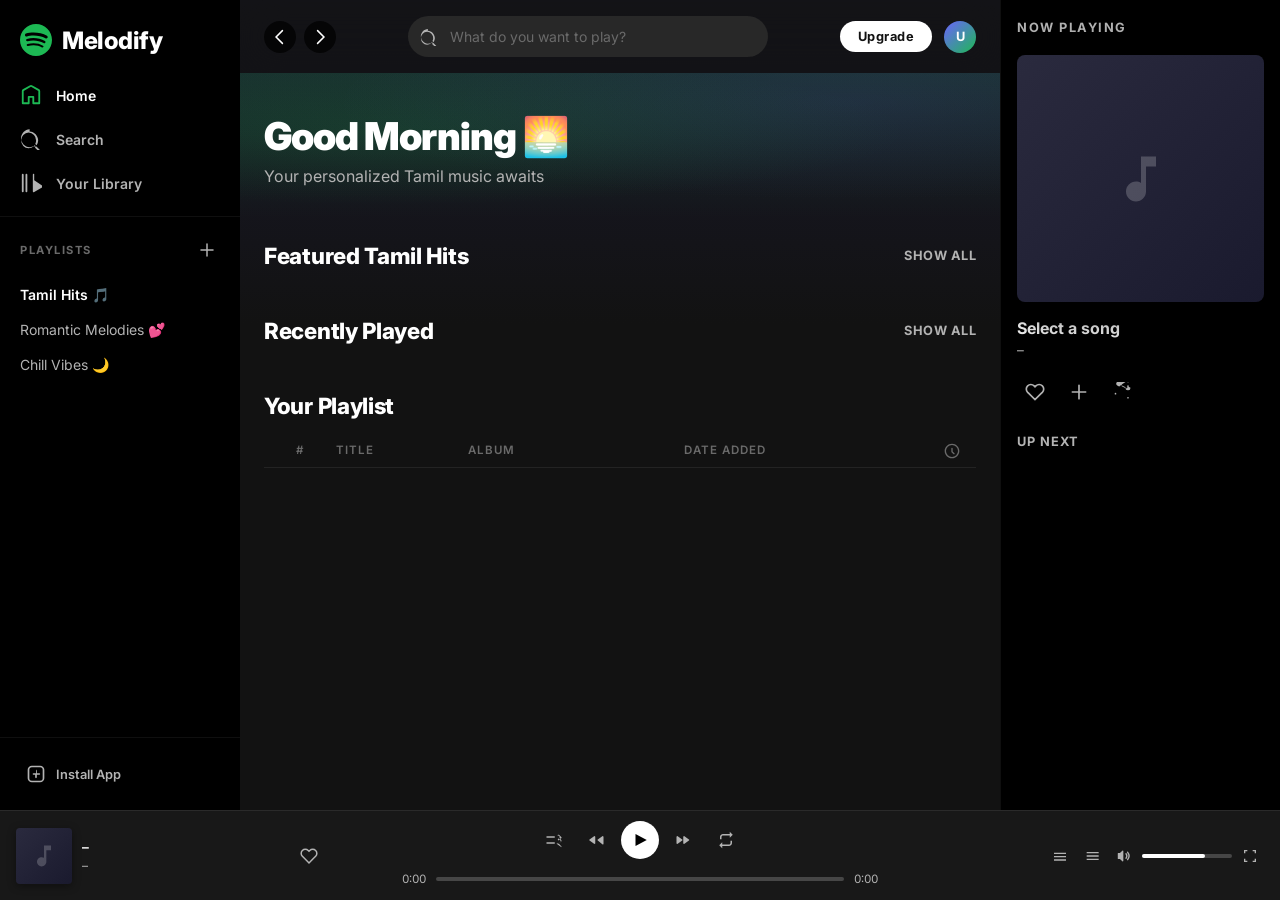
==== index.html @ d7afb9b8 "final commit" ====
<!DOCTYPE html>
<html lang="en">

<head>
  <meta charset="UTF-8" />
  <meta name="viewport" content="width=device-width, initial-scale=1.0" />
  <title>spotify – Music for Everyone</title>
  <meta name="description" content="Stream Tamil music on Melodify – a premium music experience inspired by Spotify." />
  <link rel="preconnect" href="https://fonts.googleapis.com" />
  <link rel="preconnect" href="https://fonts.gstatic.com" crossorigin />
  <link
    href="https://fonts.googleapis.com/css2?family=Circular+Std:wght@400;500;700;900&family=Inter:wght@300;400;500;600;700;800;900&display=swap"
    rel="stylesheet" />
  <link rel="stylesheet" href="style.css" />
</head>

<body>

  <!-- Sidebar -->
  <aside class="sidebar" id="sidebar">
    <div class="sidebar-logo">
      <svg class="logo-icon" viewBox="0 0 24 24" fill="currentColor">
        <path
          d="M12 0C5.4 0 0 5.4 0 12s5.4 12 12 12 12-5.4 12-12S18.66 0 12 0zm5.521 17.34c-.24.359-.66.48-1.021.24-2.82-1.74-6.36-2.101-10.561-1.141-.418.122-.779-.179-.899-.539-.12-.421.18-.78.54-.9 4.56-1.021 8.52-.6 11.64 1.32.42.18.479.659.301 1.02zm1.44-3.3c-.301.42-.841.6-1.262.3-3.239-1.98-8.159-2.58-11.939-1.38-.479.12-1.02-.12-1.14-.6-.12-.48.12-1.021.6-1.141C9.6 9.9 15 10.561 18.72 12.84c.361.181.54.78.241 1.2zm.12-3.36C15.24 8.4 8.82 8.16 5.16 9.301c-.6.179-1.2-.181-1.38-.721-.18-.601.18-1.2.72-1.381 4.26-1.26 11.28-1.02 15.721 1.621.539.3.719 1.02.419 1.56-.299.421-1.02.599-1.559.3z" />
      </svg>
      <span class="logo-text">Melodify</span>
    </div>

    <nav class="sidebar-nav">
      <ul class="nav-list">
        <li class="nav-item active" id="nav-home">
          <svg class="nav-icon" viewBox="0 0 24 24" fill="currentColor">
            <path
              d="M12.5 3.247a1 1 0 0 0-1 0L4 7.577V20h4.5v-6a1 1 0 0 1 1-1h5a1 1 0 0 1 1 1v6H20V7.577l-7.5-4.33zm-2-1.732a3 3 0 0 1 3 0l7.5 4.33A2 2 0 0 1 22 7.577V21a1 1 0 0 1-1 1h-6.5a1 1 0 0 1-1-1v-6h-3v6a1 1 0 0 1-1 1H3a1 1 0 0 1-1-1V7.577a2 2 0 0 1 1-1.732l7.5-4.33z" />
          </svg>
          <span>Home</span>
        </li>
        <li class="nav-item" id="nav-search">
          <svg class="nav-icon" viewBox="0 0 24 24" fill="currentColor">
            <path
              d="M10.533 1.279c-5.18 0-9.407 4.927-9.407 9.808s4.226 9.808 9.407 9.808c2.234 0 4.29-.863 5.857-2.29l.08.08v2.85l5.532 5.532a1 1 0 0 0 1.414-1.414l-5.532-5.532h-2.85l-.08-.08a8.223 8.223 0 0 1-5.54 2.154 8.554 8.554 0 0 1-8.157-8.608 8.554 8.554 0 0 1 8.157-8.608 8.554 8.554 0 0 1 8.157 8.608 8.46 8.46 0 0 1-.938 3.898l1.437 1.437a10.35 10.35 0 0 0 1.751-5.335c0-4.881-4.226-9.808-9.407-9.808z" />
          </svg>
          <span>Search</span>
        </li>
        <li class="nav-item" id="nav-library">
          <svg class="nav-icon" viewBox="0 0 24 24" fill="currentColor">
            <path
              d="M3 22a1 1 0 0 1-1-1V3a1 1 0 0 1 2 0v18a1 1 0 0 1-1 1zM15.5 2.134A1 1 0 0 0 14 3v18a1 1 0 0 0 1.5.866l9-5.197a1 1 0 0 0 0-1.732l-9-5.803zM7 22a1 1 0 0 1-1-1V3a1 1 0 0 1 2 0v18a1 1 0 0 1-1 1z" />
          </svg>
          <span>Your Library</span>
        </li>
      </ul>
    </nav>

    <div class="sidebar-section">
      <div class="section-header">
        <span>PLAYLISTS</span>
        <button class="add-btn" id="add-playlist-btn" title="Create playlist">
          <svg viewBox="0 0 24 24" fill="currentColor">
            <path d="M12 3a1 1 0 0 1 1 1v7h7a1 1 0 1 1 0 2h-7v7a1 1 0 1 1-2 0v-7H4a1 1 0 1 1 0-2h7V4a1 1 0 0 1 1-1z" />
          </svg>
        </button>
      </div>
      <ul class="playlist-list" id="playlist-list">
        <li class="playlist-item active-playlist" data-playlist="0">Tamil Hits 🎵</li>
        <li class="playlist-item" data-playlist="1">Romantic Melodies 💕</li>
        <li class="playlist-item" data-playlist="2">Chill Vibes 🌙</li>
      </ul>
    </div>

    <div class="sidebar-footer">
      <div class="install-app">
        <svg viewBox="0 0 24 24" fill="currentColor">
          <path
            d="M17 2a5 5 0 0 1 5 5v10a5 5 0 0 1-5 5H7a5 5 0 0 1-5-5V7a5 5 0 0 1 5-5h10zm0 2H7a3 3 0 0 0-3 3v10a3 3 0 0 0 3 3h10a3 3 0 0 0 3-3V7a3 3 0 0 0-3-3zm-5 3a1 1 0 0 1 1 1v3h3a1 1 0 1 1 0 2h-3v3a1 1 0 1 1-2 0v-3H9a1 1 0 1 1 0-2h3V8a1 1 0 0 1 1-1z" />
        </svg>
        <span>Install App</span>
      </div>
    </div>
  </aside>

  <!-- Main Content -->
  <main class="main-content" id="main-content">
    <!-- Top Bar -->
    <header class="topbar">
      <div class="topbar-nav">
        <button class="nav-arrow" id="btn-back" title="Go back">
          <svg viewBox="0 0 24 24" fill="currentColor">
            <path
              d="M15.957 2.793a1 1 0 0 1 0 1.414L8.164 12l7.793 7.793a1 1 0 1 1-1.414 1.414L5.336 12l9.207-9.207a1 1 0 0 1 1.414 0z" />
          </svg>
        </button>
        <button class="nav-arrow" id="btn-forward" title="Go forward">
          <svg viewBox="0 0 24 24" fill="currentColor">
            <path
              d="M8.043 2.793a1 1 0 0 0 0 1.414L15.836 12l-7.793 7.793a1 1 0 1 0 1.414 1.414L18.664 12 9.457 2.793a1 1 0 0 0-1.414 0z" />
          </svg>
        </button>
      </div>
      <div class="topbar-search">
        <svg viewBox="0 0 24 24" fill="currentColor">
          <path
            d="M10.533 1.279c-5.18 0-9.407 4.927-9.407 9.808s4.226 9.808 9.407 9.808c2.234 0 4.29-.863 5.857-2.29l.08.08v2.85l5.532 5.532a1 1 0 0 0 1.414-1.414l-5.532-5.532h-2.85l-.08-.08a8.223 8.223 0 0 1-5.54 2.154 8.554 8.554 0 0 1-8.157-8.608 8.554 8.554 0 0 1 8.157-8.608 8.554 8.554 0 0 1 8.157 8.608 8.46 8.46 0 0 1-.938 3.898l1.437 1.437a10.35 10.35 0 0 0 1.751-5.335c0-4.881-4.226-9.808-9.407-9.808z" />
        </svg>
        <input type="text" id="search-input" placeholder="What do you want to play?" />
      </div>
      <div class="topbar-user">
        <button class="upgrade-btn">Upgrade</button>
        <div class="user-avatar" id="user-avatar">
          <span>U</span>
        </div>
      </div>
    </header>

    <!-- Hero Section -->
    <section class="hero-section" id="hero-section">
      <div class="hero-gradient"></div>
      <div class="hero-content">
        <h1 class="hero-title">Good Morning 🌅</h1>
        <p class="hero-subtitle">Your personalized Tamil music awaits</p>
      </div>
    </section>

    <!-- Featured Playlist -->
    <section class="content-section" id="featured-section">
      <div class="section-title-row">
        <h2 class="section-heading">Featured Tamil Hits</h2>
        <button class="show-all-btn">Show all</button>
      </div>
      <div class="cards-grid" id="songs-grid"></div>
    </section>

    <!-- Recently Played -->
    <section class="content-section">
      <div class="section-title-row">
        <h2 class="section-heading">Recently Played</h2>
        <button class="show-all-btn">Show all</button>
      </div>
      <div class="cards-grid" id="recent-grid"></div>
    </section>

    <!-- Track List -->
    <section class="content-section track-list-section">
      <div class="section-title-row">
        <h2 class="section-heading">Your Playlist</h2>
      </div>
      <div class="track-list-header">
        <span class="th-num">#</span>
        <span class="th-title">TITLE</span>
        <span class="th-album">ALBUM</span>
        <span class="th-date">DATE ADDED</span>
        <span class="th-duration">
          <svg viewBox="0 0 24 24" fill="currentColor" width="16" height="16">
            <path
              d="M12 3a9 9 0 1 0 0 18A9 9 0 0 0 12 3zM1 12C1 5.925 5.925 1 12 1s11 4.925 11 11-4.925 11-11 11S1 18.075 1 12zm11-5a1 1 0 0 1 1 1v4.586l2.707 2.707a1 1 0 0 1-1.414 1.414l-3-3A1 1 0 0 1 11 13V8a1 1 0 0 1 1-1z" />
          </svg>
        </span>
      </div>
      <div id="track-list"></div>
    </section>
  </main>

  <!-- Right Panel -->
  <aside class="right-panel" id="right-panel">
    <div class="now-playing-panel">
      <h3 class="panel-title">Now Playing</h3>
      <div class="np-art-container">
        <div class="np-art" id="np-art">
          <div class="art-placeholder">
            <svg viewBox="0 0 24 24" fill="currentColor">
              <path d="M12 3v10.55c-.59-.34-1.27-.55-2-.55-2.21 0-4 1.79-4 4s1.79 4 4 4 4-1.79 4-4V7h4V3h-6z" />
            </svg>
          </div>
        </div>
        <div class="np-vinyl" id="np-vinyl"></div>
      </div>
      <div class="np-info">
        <div class="np-song-name" id="np-song-name">Select a song</div>
        <div class="np-artist" id="np-artist">–</div>
      </div>
      <div class="np-actions">
        <button class="np-action-btn" id="np-like-btn" title="Like">
          <svg viewBox="0 0 24 24" fill="none" stroke="currentColor" stroke-width="2">
            <path
              d="M20.84 4.61a5.5 5.5 0 0 0-7.78 0L12 5.67l-1.06-1.06a5.5 5.5 0 0 0-7.78 7.78l1.06 1.06L12 21.23l7.78-7.78 1.06-1.06a5.5 5.5 0 0 0 0-7.78z" />
          </svg>
        </button>
        <button class="np-action-btn" title="Add to playlist">
          <svg viewBox="0 0 24 24" fill="currentColor">
            <path d="M12 3a1 1 0 0 1 1 1v7h7a1 1 0 1 1 0 2h-7v7a1 1 0 1 1-2 0v-7H4a1 1 0 1 1 0-2h7V4a1 1 0 0 1 1-1z" />
          </svg>
        </button>
        <button class="np-action-btn" title="Share">
          <svg viewBox="0 0 24 24" fill="currentColor">
            <path
              d="M21 7a3 3 0 1 1-5.94-.583l-5.484-2.742a3 3 0 1 1 0-3.35l5.484-2.742a3 3 0 1 1 .894 1.789L10.47 2.91a3.001 3.001 0 0 1 0 2.18l5.484 2.742A3 3 0 0 1 21 7zm-3 11a1 1 0 1 0 0 2 1 1 0 0 0 0-2zm-15-5a1 1 0 1 0 0 2 1 1 0 0 0 0-2zm15-9a1 1 0 1 0 0 2 1 1 0 0 0 0-2z" />
          </svg>
        </button>
      </div>
      <div class="queue-section">
        <h4 class="queue-title">Up Next</h4>
        <div id="queue-list"></div>
      </div>
    </div>
  </aside>

  <!-- Bottom Player Bar -->
  <footer class="player-bar" id="player-bar">
    <!-- Current Song Info -->
    <div class="player-left">
      <div class="player-thumb" id="player-thumb">
        <div class="thumb-placeholder">
          <svg viewBox="0 0 24 24" fill="currentColor">
            <path d="M12 3v10.55c-.59-.34-1.27-.55-2-.55-2.21 0-4 1.79-4 4s1.79 4 4 4 4-1.79 4-4V7h4V3h-6z" />
          </svg>
        </div>
      </div>
      <div class="player-info">
        <div class="player-song-name" id="player-song-name">–</div>
        <div class="player-artist" id="player-artist">–</div>
      </div>
      <button class="heart-btn" id="heart-btn" title="Like">
        <svg viewBox="0 0 24 24" fill="none" stroke="currentColor" stroke-width="2">
          <path
            d="M20.84 4.61a5.5 5.5 0 0 0-7.78 0L12 5.67l-1.06-1.06a5.5 5.5 0 0 0-7.78 7.78l1.06 1.06L12 21.23l7.78-7.78 1.06-1.06a5.5 5.5 0 0 0 0-7.78z" />
        </svg>
      </button>
    </div>

    <!-- Controls -->
    <div class="player-center">
      <div class="player-controls">
        <button class="ctrl-btn" id="shuffle-btn" title="Shuffle">
          <svg viewBox="0 0 24 24" fill="currentColor">
            <path
              d="M16.851 5.026l3.122 3.12-3.122 3.12 1.414 1.414L22 9.453V8.439l-3.733-3.827-1.416 1.414zM2 7h11v2H2V7zm0 8h11v2H2v-2zm14.851.734l-1.416 1.414L22 21.56v-1.015l-3.735-3.827 3.122-3.12-3.122-3.12 1.414-1.414L22 12.546v1.015l-5.149 4.173z" />
          </svg>
        </button>
        <button class="ctrl-btn" id="prev-btn" title="Previous">
          <svg viewBox="0 0 24 24" fill="currentColor">
            <path
              d="M13 16.196V7.804a1 1 0 0 1 1.6-.8l6 4.196a1 1 0 0 1 0 1.6l-6 4.196a1 1 0 0 1-1.6-.8zm-11 0V7.804a1 1 0 0 1 1.6-.8l6 4.196a1 1 0 0 1 0 1.6L3.6 17.796A1 1 0 0 1 2 17z"
              transform="scale(-1,1) translate(-24,0)" />
          </svg>
        </button>
        <button class="play-pause-btn" id="play-pause-btn" title="Play/Pause">
          <svg class="icon-play" viewBox="0 0 24 24" fill="currentColor">
            <path d="M6 4l15 8-15 8V4z" />
          </svg>
          <svg class="icon-pause" viewBox="0 0 24 24" fill="currentColor" style="display:none">
            <rect x="6" y="4" width="4" height="16" />
            <rect x="14" y="4" width="4" height="16" />
          </svg>
        </button>
        <button class="ctrl-btn" id="next-btn" title="Next">
          <svg viewBox="0 0 24 24" fill="currentColor">
            <path
              d="M11 7.804v8.392a1 1 0 0 0 1.6.8l6-4.196a1 1 0 0 0 0-1.6L12.6 7.004a1 1 0 0 0-1.6.8zM2 7.804v8.392a1 1 0 0 0 1.6.8l6-4.196a1 1 0 0 0 0-1.6L3.6 7.004A1 1 0 0 0 2 7.804z" />
          </svg>
        </button>
        <button class="ctrl-btn" id="repeat-btn" title="Repeat">
          <svg viewBox="0 0 24 24" fill="currentColor">
            <path
              d="M17 1l4 4-4 4V6H8c-1.103 0-2 .897-2 2v3H4V8c0-2.206 1.794-4 4-4h9V1zM7 23l-4-4 4-4v3h9c1.103 0 2-.897 2-2v-3h2v3c0 2.206-1.794 4-4 4H7v3z" />
          </svg>
        </button>
      </div>
      <div class="progress-container">
        <span class="time-current" id="time-current">0:00</span>
        <div class="progress-bar" id="progress-bar">
          <div class="progress-track">
            <div class="progress-fill" id="progress-fill"></div>
            <div class="progress-thumb" id="progress-thumb"></div>
          </div>
        </div>
        <span class="time-total" id="time-total">0:00</span>
      </div>
    </div>

    <!-- Volume & Extra Controls -->
    <div class="player-right">
      <button class="ctrl-btn-sm" title="Queue">
        <svg viewBox="0 0 24 24" fill="currentColor">
          <path d="M3 7h18v2H3V7zm0 5h18v2H3v-2zm0 5h18v2H3v-2z" />
        </svg>
      </button>
      <button class="ctrl-btn-sm" title="Devices">
        <svg viewBox="0 0 24 24" fill="currentColor">
          <path d="M4 6h18v2H4zm0 5h18v2H4zm0 5h18v2H4z" />
        </svg>
      </button>
      <button class="ctrl-btn-sm" id="mute-btn" title="Mute">
        <svg class="icon-vol" viewBox="0 0 24 24" fill="currentColor">
          <path
            d="M11 4.702a.905.905 0 0 0-1.5-.68L5.867 7.373H3.198A.5.5 0 0 0 2.7 7.87v8.257c0 .276.224.499.5.499h2.668l3.633 3.35a.905.905 0 0 0 1.5-.68V4.702zm5.616 1.06a1 1 0 0 1 1.414.032 9.497 9.497 0 0 1 0 12.411 1 1 0 0 1-1.446-1.381 7.497 7.497 0 0 0 0-9.648 1 1 0 0 1 .032-1.414zm-2.295 2.14a1 1 0 0 1 1.414.03 6.498 6.498 0 0 1 0 8.135 1 1 0 0 1-1.445-1.381 4.498 4.498 0 0 0 0-5.37 1 1 0 0 1 .031-1.414z" />
        </svg>
        <svg class="icon-mute" viewBox="0 0 24 24" fill="currentColor" style="display:none">
          <path
            d="M11 4.702a.905.905 0 0 0-1.5-.68L5.867 7.373H3.198A.5.5 0 0 0 2.7 7.87v8.257c0 .276.224.499.5.499h2.668l3.633 3.35a.905.905 0 0 0 1.5-.68V4.702zm9.217 4.634-1.414-1.415-2.147 2.148-2.147-2.148-1.414 1.415 2.147 2.147-2.147 2.147 1.414 1.415 2.147-2.148 2.147 2.148 1.414-1.415-2.147-2.147 2.147-2.147z" />
        </svg>
      </button>
      <div class="volume-container">
        <div class="volume-bar" id="volume-bar">
          <div class="volume-track">
            <div class="volume-fill" id="volume-fill" style="width:70%"></div>
            <div class="volume-thumb" id="volume-thumb" style="left:70%"></div>
          </div>
        </div>
      </div>
      <button class="ctrl-btn-sm" title="Full screen">
        <svg viewBox="0 0 24 24" fill="currentColor">
          <path d="M16 3h5v5h-2V5h-3V3zM3 8V3h5v2H5v3H3zm13 13v-2h3v-3h2v5h-5zm-13-5h2v3h3v2H3v-5z" />
        </svg>
      </button>
    </div>
  </footer>

  <!-- Hidden Audio Element -->
  <audio id="audio-player" preload="metadata"></audio>

  <script src="app.js"></script>
</body>

</html>
---- style.css ----
/* ===========================
   CSS RESET & BASE
=========================== */
*, *::before, *::after {
  box-sizing: border-box;
  margin: 0;
  padding: 0;
}

:root {
  --bg-base: #121212;
  --bg-elevated: #1a1a1a;
  --bg-highlight: #282828;
  --bg-press: #000;
  --bg-sidebar: #000;
  --bg-tinted: #1d1d1d;

  --text-primary: #fff;
  --text-secondary: #b3b3b3;
  --text-subdued: #6a6a6a;

  --accent: #1db954;
  --accent-light: #1ed760;
  --accent-dark: #169c46;
  --accent-hover: #1fdf64;

  --player-height: 90px;
  --sidebar-width: 240px;
  --right-panel-width: 280px;

  --radius-sm: 4px;
  --radius-md: 8px;
  --radius-lg: 16px;
  --radius-full: 9999px;

  --shadow-sm: 0 2px 8px rgba(0,0,0,.4);
  --shadow-md: 0 8px 24px rgba(0,0,0,.5);
  --shadow-lg: 0 16px 48px rgba(0,0,0,.6);

  --transition: all 0.2s ease;
  --transition-slow: all 0.4s ease;
}

html { font-size: 16px; }

body {
  font-family: 'Inter', sans-serif;
  background: var(--bg-base);
  color: var(--text-primary);
  display: grid;
  grid-template-columns: var(--sidebar-width) 1fr var(--right-panel-width);
  grid-template-rows: 1fr var(--player-height);
  grid-template-areas:
    "sidebar main right"
    "player  player player";
  height: 100vh;
  overflow: hidden;
}

/* ===========================
   SCROLLBAR
=========================== */
::-webkit-scrollbar { width: 6px; }
::-webkit-scrollbar-track { background: transparent; }
::-webkit-scrollbar-thumb { background: #555; border-radius: 3px; }
::-webkit-scrollbar-thumb:hover { background: #888; }

/* ===========================
   SIDEBAR
=========================== */
.sidebar {
  grid-area: sidebar;
  background: var(--bg-sidebar);
  display: flex;
  flex-direction: column;
  overflow: hidden;
  padding: 0;
}

.sidebar-logo {
  display: flex;
  align-items: center;
  gap: 10px;
  padding: 24px 20px 18px;
  text-decoration: none;
}

.logo-icon {
  width: 32px;
  height: 32px;
  color: var(--accent);
  flex-shrink: 0;
}

.logo-text {
  font-size: 1.5rem;
  font-weight: 800;
  color: var(--text-primary);
  letter-spacing: -0.5px;
}

.sidebar-nav {
  padding: 0 8px;
}

.nav-list {
  list-style: none;
  display: flex;
  flex-direction: column;
  gap: 2px;
}

.nav-item {
  display: flex;
  align-items: center;
  gap: 14px;
  padding: 10px 12px;
  border-radius: var(--radius-md);
  cursor: pointer;
  font-size: 0.875rem;
  font-weight: 600;
  color: var(--text-secondary);
  transition: var(--transition);
  user-select: none;
}

.nav-item:hover {
  color: var(--text-primary);
  background: rgba(255,255,255,.05);
}

.nav-item.active {
  color: var(--text-primary);
}

.nav-item.active .nav-icon {
  color: var(--accent);
}

.nav-icon {
  width: 22px;
  height: 22px;
  flex-shrink: 0;
}

/* Sidebar sections */
.sidebar-section {
  flex: 1;
  overflow-y: auto;
  padding: 12px 8px;
  margin-top: 12px;
  border-top: 1px solid rgba(255,255,255,.06);
}

.section-header {
  display: flex;
  align-items: center;
  justify-content: space-between;
  padding: 8px 12px;
  margin-bottom: 6px;
}

.section-header span {
  font-size: 0.7rem;
  font-weight: 700;
  color: var(--text-subdued);
  letter-spacing: 1.5px;
}

.add-btn {
  background: none;
  border: none;
  cursor: pointer;
  color: var(--text-secondary);
  padding: 4px;
  border-radius: var(--radius-sm);
  display: flex;
  transition: var(--transition);
}
.add-btn svg { width: 18px; height: 18px; }
.add-btn:hover { color: var(--text-primary); }

.playlist-list { list-style: none; }

.playlist-item {
  padding: 9px 12px;
  font-size: 0.875rem;
  color: var(--text-secondary);
  cursor: pointer;
  border-radius: var(--radius-sm);
  transition: var(--transition);
  white-space: nowrap;
  overflow: hidden;
  text-overflow: ellipsis;
}
.playlist-item:hover { color: var(--text-primary); background: rgba(255,255,255,.04); }
.playlist-item.active-playlist { color: var(--text-primary); font-weight: 600; }

.sidebar-footer {
  padding: 16px;
  border-top: 1px solid rgba(255,255,255,.06);
}

.install-app {
  display: flex;
  align-items: center;
  gap: 10px;
  font-size: 0.8rem;
  font-weight: 600;
  color: var(--text-secondary);
  cursor: pointer;
  padding: 10px;
  border-radius: var(--radius-md);
  transition: var(--transition);
}
.install-app svg { width: 20px; height: 20px; flex-shrink: 0; }
.install-app:hover { color: var(--text-primary); background: rgba(255,255,255,.05); }

/* ===========================
   MAIN CONTENT
=========================== */
.main-content {
  grid-area: main;
  overflow-y: auto;
  background: linear-gradient(180deg, #1a1a2e 0%, var(--bg-base) 40%);
  position: relative;
}

/* TOP BAR */
.topbar {
  position: sticky;
  top: 0;
  z-index: 100;
  display: flex;
  align-items: center;
  justify-content: space-between;
  padding: 16px 24px;
  background: rgba(18,18,18,.8);
  backdrop-filter: blur(20px);
  -webkit-backdrop-filter: blur(20px);
  gap: 16px;
}

.topbar-nav {
  display: flex;
  gap: 8px;
}

.nav-arrow {
  background: rgba(0,0,0,.7);
  border: none;
  border-radius: var(--radius-full);
  width: 32px;
  height: 32px;
  display: flex;
  align-items: center;
  justify-content: center;
  cursor: pointer;
  color: var(--text-primary);
  transition: var(--transition);
}
.nav-arrow svg { width: 18px; height: 18px; }
.nav-arrow:hover { background: rgba(255,255,255,.1); }

.topbar-search {
  flex: 1;
  max-width: 360px;
  position: relative;
  display: flex;
  align-items: center;
}
.topbar-search svg {
  position: absolute;
  left: 12px;
  width: 18px;
  height: 18px;
  color: var(--text-secondary);
}
.topbar-search input {
  width: 100%;
  background: var(--bg-highlight);
  border: 2px solid transparent;
  border-radius: var(--radius-full);
  padding: 10px 16px 10px 40px;
  font-family: inherit;
  font-size: 0.875rem;
  color: var(--text-primary);
  outline: none;
  transition: var(--transition);
}
.topbar-search input::placeholder { color: var(--text-subdued); }
.topbar-search input:focus {
  border-color: var(--text-primary);
  background: var(--bg-elevated);
}

.topbar-user {
  display: flex;
  align-items: center;
  gap: 12px;
}

.upgrade-btn {
  background: var(--text-primary);
  color: var(--bg-base);
  border: none;
  border-radius: var(--radius-full);
  padding: 8px 18px;
  font-size: 0.8rem;
  font-weight: 700;
  cursor: pointer;
  font-family: inherit;
  letter-spacing: 0.5px;
  transition: var(--transition);
}
.upgrade-btn:hover { transform: scale(1.04); background: #e5e5e5; }

.user-avatar {
  width: 32px;
  height: 32px;
  border-radius: var(--radius-full);
  background: linear-gradient(135deg, #6c63ff, var(--accent));
  display: flex;
  align-items: center;
  justify-content: center;
  font-size: 0.8rem;
  font-weight: 700;
  cursor: pointer;
}

/* ===========================
   HERO SECTION
=========================== */
.hero-section {
  position: relative;
  padding: 40px 24px 32px;
  background: linear-gradient(180deg, rgba(29,185,84,.15) 0%, transparent 100%);
  overflow: hidden;
}

.hero-gradient {
  position: absolute;
  top: 0; left: 0; right: 0; bottom: 0;
  background: radial-gradient(ellipse at 20% 40%, rgba(29,185,84,.15) 0%, transparent 60%),
              radial-gradient(ellipse at 80% 20%, rgba(108,99,255,.1) 0%, transparent 60%);
  pointer-events: none;
}

.hero-title {
  font-size: 2.4rem;
  font-weight: 900;
  color: var(--text-primary);
  letter-spacing: -1px;
  position: relative;
}

.hero-subtitle {
  color: var(--text-secondary);
  margin-top: 6px;
  font-size: 1rem;
  position: relative;
}

/* ===========================
   CONTENT SECTIONS
=========================== */
.content-section {
  padding: 24px 24px 8px;
}

.section-title-row {
  display: flex;
  align-items: center;
  justify-content: space-between;
  margin-bottom: 16px;
}

.section-heading {
  font-size: 1.4rem;
  font-weight: 800;
  color: var(--text-primary);
  letter-spacing: -0.3px;
}

.show-all-btn {
  background: none;
  border: none;
  color: var(--text-secondary);
  font-size: 0.8rem;
  font-weight: 700;
  font-family: inherit;
  cursor: pointer;
  letter-spacing: 0.5px;
  text-transform: uppercase;
  transition: var(--transition);
}
.show-all-btn:hover { color: var(--text-primary); }

/* CARD GRID */
.cards-grid {
  display: grid;
  grid-template-columns: repeat(auto-fill, minmax(160px, 1fr));
  gap: 16px;
}

.song-card {
  background: var(--bg-elevated);
  border-radius: var(--radius-md);
  padding: 16px;
  cursor: pointer;
  transition: var(--transition);
  position: relative;
  overflow: hidden;
}
.song-card::before {
  content: '';
  position: absolute;
  inset: 0;
  background: linear-gradient(135deg, rgba(255,255,255,.03), transparent);
  opacity: 0;
  transition: var(--transition);
}
.song-card:hover { background: var(--bg-highlight); transform: translateY(-2px); box-shadow: var(--shadow-md); }
.song-card:hover::before { opacity: 1; }

.card-art-wrapper {
  position: relative;
  border-radius: var(--radius-sm);
  overflow: hidden;
  aspect-ratio: 1;
  margin-bottom: 14px;
  box-shadow: var(--shadow-sm);
}

.card-art {
  width: 100%;
  height: 100%;
  object-fit: cover;
  display: block;
}

.card-art-placeholder {
  width: 100%;
  height: 100%;
  display: flex;
  align-items: center;
  justify-content: center;
  font-size: 3rem;
}

.card-play-btn {
  position: absolute;
  bottom: 8px;
  right: 8px;
  width: 44px;
  height: 44px;
  background: var(--accent);
  border: none;
  border-radius: var(--radius-full);
  display: flex;
  align-items: center;
  justify-content: center;
  cursor: pointer;
  opacity: 0;
  transform: translateY(8px);
  transition: var(--transition);
  box-shadow: 0 8px 16px rgba(0,0,0,.4);
}
.card-play-btn svg { width: 20px; height: 20px; color: #000; }
.song-card:hover .card-play-btn {
  opacity: 1;
  transform: translateY(0);
}
.card-play-btn:hover { background: var(--accent-hover); transform: translateY(0) scale(1.06) !important; }
.card-play-btn.playing { opacity: 1; transform: translateY(0); }

.card-title {
  font-size: 0.875rem;
  font-weight: 700;
  color: var(--text-primary);
  white-space: nowrap;
  overflow: hidden;
  text-overflow: ellipsis;
  margin-bottom: 4px;
}

.card-subtitle {
  font-size: 0.78rem;
  color: var(--text-secondary);
  white-space: nowrap;
  overflow: hidden;
  text-overflow: ellipsis;
  line-height: 1.4;
}

/* ===========================
   TRACK LIST
=========================== */
.track-list-section {
  padding-bottom: 32px;
}

.track-list-header {
  display: grid;
  grid-template-columns: 40px 1fr 200px 140px 60px;
  padding: 8px 16px;
  border-bottom: 1px solid rgba(255,255,255,.07);
  margin-bottom: 4px;
  gap: 16px;
}

.th-num, .th-title, .th-album, .th-date, .th-duration {
  font-size: 0.72rem;
  font-weight: 600;
  color: var(--text-subdued);
  letter-spacing: 1px;
  text-transform: uppercase;
}
.th-num { text-align: center; }
.th-duration { text-align: right; display: flex; justify-content: flex-end; align-items: center; }

.track-item {
  display: grid;
  grid-template-columns: 40px 1fr 200px 140px 60px;
  align-items: center;
  padding: 8px 16px;
  border-radius: var(--radius-sm);
  cursor: pointer;
  gap: 16px;
  transition: var(--transition);
}
.track-item:hover { background: rgba(255,255,255,.05); }
.track-item.active { background: rgba(29,185,84,.1); }

.track-num {
  font-size: 0.875rem;
  color: var(--text-secondary);
  text-align: center;
  font-weight: 500;
  position: relative;
}
.track-item.active .track-num { color: var(--accent); }

.track-num .play-icon { display: none; }
.track-item:hover .track-num span { display: none; }
.track-item:hover .track-num .play-icon { display: inline; }
.track-item.active .track-num span { display: none; }
.track-item.active .track-num .play-icon { display: inline; color: var(--accent); }

.track-title-group {
  display: flex;
  align-items: center;
  gap: 12px;
  min-width: 0;
}

.track-thumbnail {
  width: 40px;
  height: 40px;
  border-radius: 4px;
  flex-shrink: 0;
  display: flex;
  align-items: center;
  justify-content: center;
  font-size: 1.2rem;
  overflow: hidden;
}

.track-thumbnail img { width: 100%; height: 100%; object-fit: cover; }

.track-title-text {
  min-width: 0;
}

.track-name {
  font-size: 0.875rem;
  font-weight: 600;
  color: var(--text-primary);
  white-space: nowrap;
  overflow: hidden;
  text-overflow: ellipsis;
}
.track-item.active .track-name { color: var(--accent); }

.track-artist {
  font-size: 0.78rem;
  color: var(--text-secondary);
  margin-top: 2px;
  white-space: nowrap;
  overflow: hidden;
  text-overflow: ellipsis;
}

.track-album {
  font-size: 0.8rem;
  color: var(--text-secondary);
  white-space: nowrap;
  overflow: hidden;
  text-overflow: ellipsis;
}

.track-date {
  font-size: 0.8rem;
  color: var(--text-secondary);
}

.track-duration {
  font-size: 0.8rem;
  color: var(--text-secondary);
  text-align: right;
}

/* ===========================
   RIGHT PANEL
=========================== */
.right-panel {
  grid-area: right;
  background: var(--bg-sidebar);
  overflow-y: auto;
  border-left: 1px solid rgba(255,255,255,.06);
}

.now-playing-panel {
  padding: 20px 16px;
}

.panel-title {
  font-size: 0.8rem;
  font-weight: 700;
  color: var(--text-secondary);
  letter-spacing: 1.5px;
  text-transform: uppercase;
  margin-bottom: 20px;
}

.np-art-container {
  position: relative;
  margin-bottom: 16px;
}

.np-art {
  width: 100%;
  aspect-ratio: 1;
  border-radius: var(--radius-md);
  overflow: hidden;
  box-shadow: var(--shadow-lg);
  position: relative;
  z-index: 1;
}

.art-placeholder {
  width: 100%;
  height: 100%;
  background: linear-gradient(135deg, #2a2a3e, #1a1a2e);
  display: flex;
  align-items: center;
  justify-content: center;
}

.art-placeholder svg {
  width: 60px;
  height: 60px;
  color: rgba(255,255,255,.2);
}

.np-art img {
  width: 100%;
  height: 100%;
  object-fit: cover;
  display: block;
}

.np-vinyl {
  position: absolute;
  right: -20px;
  top: 50%;
  transform: translateY(-50%);
  width: 100px;
  height: 100px;
  background: radial-gradient(circle at center, #333 20%, #111 40%, #222 60%, #111 70%, #333 100%);
  border-radius: 50%;
  z-index: 0;
  opacity: 0;
  transition: opacity 0.4s ease;
}
.np-vinyl::after {
  content: '';
  position: absolute;
  top: 50%; left: 50%;
  transform: translate(-50%,-50%);
  width: 12px; height: 12px;
  background: var(--bg-base);
  border-radius: 50%;
}

.np-info {
  margin-bottom: 16px;
}

.np-song-name {
  font-size: 1rem;
  font-weight: 700;
  color: var(--text-primary);
  margin-bottom: 4px;
  white-space: nowrap;
  overflow: hidden;
  text-overflow: ellipsis;
}

.np-artist {
  font-size: 0.85rem;
  color: var(--text-secondary);
}

.np-actions {
  display: flex;
  gap: 8px;
  margin-bottom: 24px;
}

.np-action-btn {
  background: none;
  border: none;
  cursor: pointer;
  color: var(--text-secondary);
  padding: 8px;
  border-radius: var(--radius-full);
  display: flex;
  transition: var(--transition);
}
.np-action-btn svg { width: 20px; height: 20px; }
.np-action-btn:hover { color: var(--text-primary); background: rgba(255,255,255,.07); }
.np-action-btn.liked { color: var(--accent); }
.np-action-btn.liked svg { fill: var(--accent); stroke: none; }

.queue-title {
  font-size: 0.8rem;
  font-weight: 700;
  color: var(--text-secondary);
  letter-spacing: 1px;
  text-transform: uppercase;
  margin-bottom: 12px;
}

.queue-item {
  display: flex;
  align-items: center;
  gap: 10px;
  padding: 8px;
  border-radius: var(--radius-sm);
  cursor: pointer;
  transition: var(--transition);
}
.queue-item:hover { background: rgba(255,255,255,.05); }
.queue-item.active { background: rgba(29,185,84,.08); }

.queue-thumb {
  width: 36px;
  height: 36px;
  border-radius: 4px;
  flex-shrink: 0;
  display: flex;
  align-items: center;
  justify-content: center;
  font-size: 1rem;
  overflow: hidden;
}
.queue-thumb img { width: 100%; height: 100%; object-fit: cover; }

.queue-info { min-width: 0; flex: 1; }
.queue-name {
  font-size: 0.8rem;
  font-weight: 600;
  color: var(--text-primary);
  white-space: nowrap;
  overflow: hidden;
  text-overflow: ellipsis;
}
.queue-item.active .queue-name { color: var(--accent); }
.queue-artist {
  font-size: 0.72rem;
  color: var(--text-secondary);
  margin-top: 2px;
}

/* ===========================
   PLAYER BAR
=========================== */
.player-bar {
  grid-area: player;
  background: #181818;
  border-top: 1px solid rgba(255,255,255,.08);
  display: grid;
  grid-template-columns: 1fr 2fr 1fr;
  align-items: center;
  padding: 0 16px;
  gap: 8px;
  z-index: 200;
}

.player-left {
  display: flex;
  align-items: center;
  gap: 10px;
  min-width: 0;
}

.player-thumb {
  width: 56px;
  height: 56px;
  border-radius: 4px;
  flex-shrink: 0;
  overflow: hidden;
  box-shadow: var(--shadow-sm);
}

.thumb-placeholder {
  width: 100%;
  height: 100%;
  background: linear-gradient(135deg, #2a2a3e, #1a1a2e);
  display: flex;
  align-items: center;
  justify-content: center;
}
.thumb-placeholder svg { width: 28px; height: 28px; color: rgba(255,255,255,.2); }
.player-thumb img { width: 100%; height: 100%; object-fit: cover; display: block; }

.player-info {
  min-width: 0;
  flex: 1;
}

.player-song-name {
  font-size: 0.85rem;
  font-weight: 600;
  color: var(--text-primary);
  white-space: nowrap;
  overflow: hidden;
  text-overflow: ellipsis;
}

.player-artist {
  font-size: 0.75rem;
  color: var(--text-secondary);
  margin-top: 3px;
  white-space: nowrap;
  overflow: hidden;
  text-overflow: ellipsis;
}

.heart-btn {
  background: none;
  border: none;
  cursor: pointer;
  color: var(--text-secondary);
  padding: 6px;
  border-radius: var(--radius-full);
  display: flex;
  flex-shrink: 0;
  transition: var(--transition);
}
.heart-btn svg { width: 18px; height: 18px; }
.heart-btn:hover { color: var(--text-primary); }
.heart-btn.liked { color: var(--accent); }
.heart-btn.liked svg { fill: var(--accent); stroke: none; }

/* Player Center */
.player-center {
  display: flex;
  flex-direction: column;
  align-items: center;
  gap: 8px;
}

.player-controls {
  display: flex;
  align-items: center;
  gap: 8px;
}

.ctrl-btn {
  background: none;
  border: none;
  cursor: pointer;
  color: var(--text-secondary);
  padding: 8px;
  border-radius: var(--radius-full);
  display: flex;
  transition: var(--transition);
}
.ctrl-btn svg { width: 18px; height: 18px; }
.ctrl-btn:hover { color: var(--text-primary); }
.ctrl-btn.active { color: var(--accent); }
.ctrl-btn.active svg { color: var(--accent); }

.play-pause-btn {
  background: var(--text-primary);
  border: none;
  border-radius: var(--radius-full);
  width: 38px;
  height: 38px;
  display: flex;
  align-items: center;
  justify-content: center;
  cursor: pointer;
  flex-shrink: 0;
  transition: var(--transition);
}
.play-pause-btn svg { width: 18px; height: 18px; color: #000; }
.play-pause-btn:hover { transform: scale(1.06); }

.progress-container {
  display: flex;
  align-items: center;
  gap: 10px;
  width: 100%;
  max-width: 500px;
}

.time-current, .time-total {
  font-size: 0.72rem;
  color: var(--text-secondary);
  font-variant-numeric: tabular-nums;
  min-width: 36px;
}
.time-current { text-align: right; }
.time-total { text-align: left; }

.progress-bar {
  flex: 1;
  cursor: pointer;
  padding: 10px 0;
}

.progress-track {
  position: relative;
  height: 4px;
  background: rgba(255,255,255,.2);
  border-radius: 2px;
}

.progress-fill {
  height: 100%;
  background: var(--text-primary);
  border-radius: 2px;
  width: 0%;
  transition: width 0.1s linear;
  pointer-events: none;
}

.progress-bar:hover .progress-fill { background: var(--accent); }

.progress-thumb {
  position: absolute;
  top: 50%;
  left: 0%;
  transform: translate(-50%, -50%);
  width: 12px;
  height: 12px;
  background: var(--text-primary);
  border-radius: var(--radius-full);
  opacity: 0;
  transition: opacity 0.2s;
  pointer-events: none;
}

.progress-bar:hover .progress-thumb { opacity: 1; }

/* Player Right */
.player-right {
  display: flex;
  align-items: center;
  justify-content: flex-end;
  gap: 4px;
}

.ctrl-btn-sm {
  background: none;
  border: none;
  cursor: pointer;
  color: var(--text-secondary);
  padding: 6px;
  border-radius: var(--radius-full);
  display: flex;
  transition: var(--transition);
}
.ctrl-btn-sm svg { width: 16px; height: 16px; }
.ctrl-btn-sm:hover { color: var(--text-primary); }

.volume-container {
  width: 90px;
  cursor: pointer;
  padding: 8px 0;
}

.volume-track {
  position: relative;
  height: 4px;
  background: rgba(255,255,255,.2);
  border-radius: 2px;
}

.volume-fill {
  height: 100%;
  background: var(--text-primary);
  border-radius: 2px;
  width: 70%;
  pointer-events: none;
}

.volume-bar:hover .volume-fill { background: var(--accent); }

.volume-thumb {
  position: absolute;
  top: 50%;
  left: 70%;
  transform: translate(-50%, -50%);
  width: 12px;
  height: 12px;
  background: var(--text-primary);
  border-radius: var(--radius-full);
  opacity: 0;
  pointer-events: none;
  transition: opacity 0.2s;
}
.volume-bar:hover .volume-thumb { opacity: 1; }

/* ===========================
   ANIMATIONS
=========================== */
@keyframes pulse {
  0%, 100% { opacity: 1; }
  50% { opacity: 0.6; }
}

@keyframes spin {
  from { transform: rotate(0deg); }
  to { transform: rotate(360deg); }
}

@keyframes fadeIn {
  from { opacity: 0; transform: translateY(12px); }
  to { opacity: 1; transform: translateY(0); }
}

@keyframes float {
  0%, 100% { transform: translateY(0); }
  50% { transform: translateY(-4px); }
}

.song-card { animation: fadeIn 0.4s ease backwards; }
.song-card:nth-child(1) { animation-delay: 0.05s; }
.song-card:nth-child(2) { animation-delay: 0.1s; }
.song-card:nth-child(3) { animation-delay: 0.15s; }

.now-playing-indicator {
  display: flex;
  align-items: flex-end;
  gap: 2px;
  height: 16px;
}
.now-playing-indicator span {
  display: block;
  width: 3px;
  background: var(--accent);
  border-radius: 2px;
  animation: equalizer 0.8s ease infinite;
}
.now-playing-indicator span:nth-child(1) { height: 8px; animation-delay: 0s; }
.now-playing-indicator span:nth-child(2) { height: 12px; animation-delay: 0.15s; }
.now-playing-indicator span:nth-child(3) { height: 6px; animation-delay: 0.3s; }

@keyframes equalizer {
  0%, 100% { transform: scaleY(1); }
  50% { transform: scaleY(0.4); }
}

/* Glow effect for active card */
.song-card.playing {
  box-shadow: 0 0 0 2px var(--accent), 0 8px 24px rgba(29,185,84,.2);
}

/* ===========================
   VIEWS
=========================== */
.view { display: none; }
.view.active-view { display: block; }

/* ===========================
   SEARCH
=========================== */
.search-clear-btn {
  position: absolute;
  right: 12px;
  background: none;
  border: none;
  color: var(--text-secondary);
  cursor: pointer;
  font-size: 0.9rem;
  padding: 4px;
  border-radius: 50%;
  display: flex;
  align-items: center;
  justify-content: center;
  transition: var(--transition);
}
.search-clear-btn:hover { color: var(--text-primary); background: rgba(255,255,255,.1); }

.empty-state {
  display: flex;
  flex-direction: column;
  align-items: center;
  justify-content: center;
  padding: 60px 20px;
  text-align: center;
}
.empty-icon { font-size: 3.5rem; margin-bottom: 16px; }
.empty-title { font-size: 1.3rem; font-weight: 700; color: var(--text-primary); margin-bottom: 8px; }
.empty-sub { font-size: 0.9rem; color: var(--text-secondary); }

/* ===========================
   TRACK ACTIONS (like / add / remove)
=========================== */
.track-list-header,
.track-item {
  grid-template-columns: 40px 1fr 200px 140px 120px;
}

.track-actions {
  display: flex;
  align-items: center;
  justify-content: flex-end;
  gap: 6px;
}

.track-like-btn,
.track-add-btn,
.track-remove-btn {
  background: none;
  border: none;
  cursor: pointer;
  color: var(--text-secondary);
  padding: 5px;
  border-radius: var(--radius-full);
  display: flex;
  align-items: center;
  justify-content: center;
  transition: var(--transition);
  opacity: 0;
}

.track-item:hover .track-like-btn,
.track-item:hover .track-add-btn,
.track-item:hover .track-remove-btn { opacity: 1; }

.track-like-btn svg { width: 16px; height: 16px; }
.track-add-btn svg { width: 15px; height: 15px; }
.track-remove-btn svg { width: 14px; height: 14px; }

.track-like-btn:hover { color: var(--text-primary); }
.track-add-btn:hover { color: var(--accent); }
.track-remove-btn:hover { color: #ff4040; }

.track-like-btn.liked { opacity: 1; color: var(--accent); }
.track-like-btn.liked svg { stroke: var(--accent); }

.track-duration {
  font-size: 0.8rem;
  color: var(--text-secondary);
  text-align: right;
  min-width: 36px;
}

/* ===========================
   LIKED SONGS NAV
=========================== */
.liked-songs-item {
  display: flex;
  align-items: center;
  gap: 12px;
  padding: 10px 12px;
  border-radius: var(--radius-md);
  cursor: pointer;
  transition: var(--transition);
  margin: 4px 0 8px;
}
.liked-songs-item:hover { background: rgba(255,255,255,.06); }
.liked-songs-item.active { background: rgba(29,185,84,.1); }

.liked-icon {
  width: 36px;
  height: 36px;
  background: linear-gradient(135deg, #450af5, #c4efd9);
  border-radius: 6px;
  display: flex;
  align-items: center;
  justify-content: center;
  font-size: 1.1rem;
  flex-shrink: 0;
}

.liked-title {
  font-size: 0.875rem;
  font-weight: 700;
  color: var(--text-primary);
}
.liked-count {
  font-size: 0.75rem;
  color: var(--text-secondary);
  margin-top: 2px;
}

/* ===========================
   LIKED SONGS HERO
=========================== */
.liked-hero {
  display: flex;
  align-items: flex-end;
  gap: 24px;
  padding: 40px 24px 24px;
  background: linear-gradient(180deg, #450af5 0%, #1a1a1a 100%);
}
.liked-hero-art {
  width: 200px;
  height: 200px;
  background: linear-gradient(135deg, #450af5, #c4efd9);
  border-radius: 4px;
  display: flex;
  align-items: center;
  justify-content: center;
  font-size: 5rem;
  flex-shrink: 0;
  box-shadow: var(--shadow-lg);
}
.liked-hero-label {
  font-size: 0.75rem;
  font-weight: 700;
  letter-spacing: 2px;
  color: var(--text-primary);
  margin-bottom: 8px;
}
.liked-hero-title {
  font-size: 3rem;
  font-weight: 900;
  color: var(--text-primary);
  letter-spacing: -1px;
  margin-bottom: 8px;
}
.liked-hero-meta {
  font-size: 0.9rem;
  color: var(--text-secondary);
}

/* ===========================
   PLAYLIST HERO
=========================== */
.playlist-hero {
  display: flex;
  align-items: flex-end;
  gap: 24px;
  padding: 40px 24px 24px;
  background: linear-gradient(180deg, #1e3a5f 0%, #1a1a1a 100%);
}
.playlist-hero-art {
  width: 200px;
  height: 200px;
  background: linear-gradient(135deg, #2a1f6b, #1a3f5c);
  border-radius: 4px;
  display: flex;
  align-items: center;
  justify-content: center;
  font-size: 5rem;
  flex-shrink: 0;
  box-shadow: var(--shadow-lg);
}
.playlist-hero-label {
  font-size: 0.75rem;
  font-weight: 700;
  letter-spacing: 2px;
  color: var(--text-primary);
  margin-bottom: 8px;
}
.playlist-hero-title {
  font-size: 3rem;
  font-weight: 900;
  color: var(--text-primary);
  letter-spacing: -1px;
  margin-bottom: 8px;
}
.playlist-hero-meta {
  font-size: 0.9rem;
  color: var(--text-secondary);
  margin-bottom: 20px;
}
.playlist-hero-actions {
  display: flex;
  align-items: center;
  gap: 12px;
}
.play-playlist-btn {
  background: var(--accent);
  color: #000;
  border: none;
  border-radius: var(--radius-full);
  padding: 14px 32px;
  font-size: 0.9rem;
  font-weight: 700;
  font-family: inherit;
  cursor: pointer;
  display: flex;
  align-items: center;
  gap: 8px;
  transition: var(--transition);
}
.play-playlist-btn svg { width: 18px; height: 18px; }
.play-playlist-btn:hover { background: var(--accent-hover); transform: scale(1.04); }

.playlist-action-btn {
  background: rgba(255,255,255,.08);
  border: 1px solid rgba(255,255,255,.15);
  color: var(--text-primary);
  border-radius: var(--radius-full);
  width: 42px;
  height: 42px;
  display: flex;
  align-items: center;
  justify-content: center;
  cursor: pointer;
  transition: var(--transition);
}
.playlist-action-btn:hover { background: rgba(255,255,255,.15); }
.playlist-action-btn.danger:hover { background: rgba(255,64,64,.2); color: #ff4040; border-color: #ff4040; }

/* ===========================
   ADD SONGS GRID (in playlist view)
=========================== */
.add-songs-grid {
  display: flex;
  flex-direction: column;
  gap: 4px;
}
.add-song-card {
  display: flex;
  align-items: center;
  gap: 12px;
  padding: 10px 14px;
  border-radius: var(--radius-sm);
  cursor: pointer;
  transition: var(--transition);
}
.add-song-card:hover { background: rgba(255,255,255,.05); }
.add-song-art {
  width: 44px;
  height: 44px;
  border-radius: 4px;
  display: flex;
  align-items: center;
  justify-content: center;
  font-size: 1.4rem;
  flex-shrink: 0;
}
.add-song-info { flex: 1; min-width: 0; }
.add-song-title {
  font-size: 0.875rem;
  font-weight: 600;
  color: var(--text-primary);
  white-space: nowrap;
  overflow: hidden;
  text-overflow: ellipsis;
}
.add-song-artist {
  font-size: 0.78rem;
  color: var(--text-secondary);
  margin-top: 2px;
}
.add-song-btn {
  background: transparent;
  border: 1px solid rgba(255,255,255,.2);
  color: var(--text-primary);
  border-radius: var(--radius-full);
  padding: 6px 16px;
  font-size: 0.8rem;
  font-weight: 600;
  font-family: inherit;
  cursor: pointer;
  display: flex;
  align-items: center;
  gap: 6px;
  transition: var(--transition);
  flex-shrink: 0;
}
.add-song-btn:hover { background: var(--accent); color: #000; border-color: var(--accent); }

/* ===========================
   LIBRARY VIEW
=========================== */
.library-grid {
  display: flex;
  flex-direction: column;
  gap: 4px;
}
.library-card {
  display: flex;
  align-items: center;
  gap: 14px;
  padding: 10px 14px;
  border-radius: var(--radius-md);
  cursor: pointer;
  transition: var(--transition);
  position: relative;
}
.library-card:hover { background: rgba(255,255,255,.06); }
.library-card-art {
  width: 52px;
  height: 52px;
  border-radius: 6px;
  background: linear-gradient(135deg, #2a1f6b, #1a3f5c);
  display: flex;
  align-items: center;
  justify-content: center;
  font-size: 1.6rem;
  flex-shrink: 0;
}
.liked-card .library-card-art {
  background: linear-gradient(135deg, #450af5, #c4efd9);
}
.library-card-info { flex: 1; min-width: 0; }
.library-card-name {
  font-size: 0.9rem;
  font-weight: 700;
  color: var(--text-primary);
  white-space: nowrap;
  overflow: hidden;
  text-overflow: ellipsis;
}
.library-card-meta {
  font-size: 0.78rem;
  color: var(--text-secondary);
  margin-top: 3px;
}
.library-card-type {
  font-size: 0.65rem;
  font-weight: 700;
  letter-spacing: 1px;
  color: var(--text-subdued);
  text-transform: uppercase;
}

.create-playlist-btn {
  background: transparent;
  border: 1px solid rgba(255,255,255,.25);
  color: var(--text-primary);
  border-radius: var(--radius-full);
  padding: 8px 20px;
  font-size: 0.82rem;
  font-weight: 700;
  font-family: inherit;
  cursor: pointer;
  display: flex;
  align-items: center;
  gap: 7px;
  transition: var(--transition);
}
.create-playlist-btn:hover { background: rgba(255,255,255,.1); border-color: var(--text-primary); }

.library-empty-hint {
  padding: 20px 14px;
  font-size: 0.875rem;
  color: var(--text-secondary);
  font-style: italic;
}

/* ===========================
   MODALS
=========================== */
.modal-overlay {
  position: fixed;
  inset: 0;
  background: rgba(0,0,0,.75);
  backdrop-filter: blur(8px);
  z-index: 1000;
  display: none;
  align-items: center;
  justify-content: center;
  animation: fadeInOverlay 0.2s ease;
}
.modal-overlay.active { display: flex; }

@keyframes fadeInOverlay {
  from { opacity: 0; }
  to { opacity: 1; }
}

.modal {
  background: #282828;
  border-radius: 16px;
  width: 420px;
  max-width: 90vw;
  box-shadow: 0 32px 80px rgba(0,0,0,.6);
  animation: slideUpModal 0.25s cubic-bezier(0.34,1.56,0.64,1);
  overflow: hidden;
}

@keyframes slideUpModal {
  from { opacity: 0; transform: translateY(30px) scale(0.96); }
  to { opacity: 1; transform: translateY(0) scale(1); }
}

.modal-header {
  display: flex;
  align-items: center;
  justify-content: space-between;
  padding: 20px 24px 0;
}
.modal-title {
  font-size: 1.3rem;
  font-weight: 800;
  color: var(--text-primary);
}
.modal-close {
  background: none;
  border: none;
  color: var(--text-secondary);
  font-size: 1.1rem;
  cursor: pointer;
  padding: 6px;
  border-radius: 50%;
  display: flex;
  transition: var(--transition);
}
.modal-close:hover { color: var(--text-primary); background: rgba(255,255,255,.1); }

.modal-body { padding: 20px 24px; }

.modal-art-preview {
  width: 100px;
  height: 100px;
  background: linear-gradient(135deg, #2a1f6b, #1a3f5c);
  border-radius: 12px;
  display: flex;
  align-items: center;
  justify-content: center;
  font-size: 3rem;
  margin: 0 auto 20px;
  box-shadow: var(--shadow-md);
  transition: var(--transition);
}

.form-group { margin-bottom: 16px; }
.form-label {
  display: block;
  font-size: 0.78rem;
  font-weight: 700;
  color: var(--text-secondary);
  letter-spacing: 1px;
  text-transform: uppercase;
  margin-bottom: 8px;
}
.form-input {
  width: 100%;
  background: rgba(255,255,255,.08);
  border: 2px solid transparent;
  border-radius: 8px;
  padding: 12px 14px;
  font-family: inherit;
  font-size: 0.95rem;
  color: var(--text-primary);
  outline: none;
  transition: var(--transition);
}
.form-input::placeholder { color: var(--text-subdued); }
.form-input:focus { border-color: var(--accent); background: rgba(255,255,255,.1); }

.emoji-picker {
  display: flex;
  flex-wrap: wrap;
  gap: 8px;
}
.emoji-opt {
  width: 38px;
  height: 38px;
  display: flex;
  align-items: center;
  justify-content: center;
  font-size: 1.3rem;
  cursor: pointer;
  border-radius: 8px;
  transition: var(--transition);
  background: rgba(255,255,255,.05);
  border: 2px solid transparent;
}
.emoji-opt:hover { background: rgba(255,255,255,.12); transform: scale(1.1); }
.emoji-opt.selected { border-color: var(--accent); background: rgba(29,185,84,.15); }

.modal-footer {
  padding: 16px 24px 20px;
  display: flex;
  justify-content: flex-end;
  gap: 10px;
  border-top: 1px solid rgba(255,255,255,.07);
}
.modal-btn {
  padding: 10px 22px;
  border-radius: var(--radius-full);
  font-size: 0.875rem;
  font-weight: 700;
  font-family: inherit;
  cursor: pointer;
  border: none;
  transition: var(--transition);
}
.modal-btn.secondary {
  background: rgba(255,255,255,.1);
  color: var(--text-primary);
}
.modal-btn.secondary:hover { background: rgba(255,255,255,.18); }
.modal-btn.primary {
  background: var(--accent);
  color: #000;
}
.modal-btn.primary:hover { background: var(--accent-hover); transform: scale(1.04); }

/* ===========================
   ADD TO PLAYLIST MODAL
=========================== */
.playlist-select-list { display: flex; flex-direction: column; gap: 4px; }
.playlist-select-row {
  display: flex;
  align-items: center;
  gap: 12px;
  padding: 10px 12px;
  border-radius: 8px;
  cursor: pointer;
  transition: var(--transition);
}
.playlist-select-row:hover { background: rgba(255,255,255,.08); }
.playlist-select-row.already-added { opacity: 0.5; cursor: not-allowed; }
.psr-art {
  width: 44px;
  height: 44px;
  background: linear-gradient(135deg, #2a1f6b, #1a3f5c);
  border-radius: 6px;
  display: flex;
  align-items: center;
  justify-content: center;
  font-size: 1.4rem;
  flex-shrink: 0;
}
.psr-info { flex: 1; min-width: 0; }
.psr-name {
  font-size: 0.875rem;
  font-weight: 600;
  color: var(--text-primary);
}
.psr-count { font-size: 0.75rem; color: var(--text-secondary); margin-top: 2px; }
.psr-check {
  font-size: 1rem;
  color: var(--accent);
  font-weight: 700;
  width: 24px;
  text-align: center;
}

/* ===========================
   TOAST
=========================== */
.toast {
  position: fixed;
  bottom: 110px;
  left: 50%;
  transform: translateX(-50%) translateY(20px);
  background: #333;
  color: var(--text-primary);
  padding: 12px 24px;
  border-radius: var(--radius-full);
  font-size: 0.875rem;
  font-weight: 600;
  box-shadow: 0 8px 32px rgba(0,0,0,.5);
  opacity: 0;
  transition: opacity 0.3s, transform 0.3s;
  z-index: 2000;
  pointer-events: none;
  white-space: nowrap;
}
.toast.show {
  opacity: 1;
  transform: translateX(-50%) translateY(0);
}
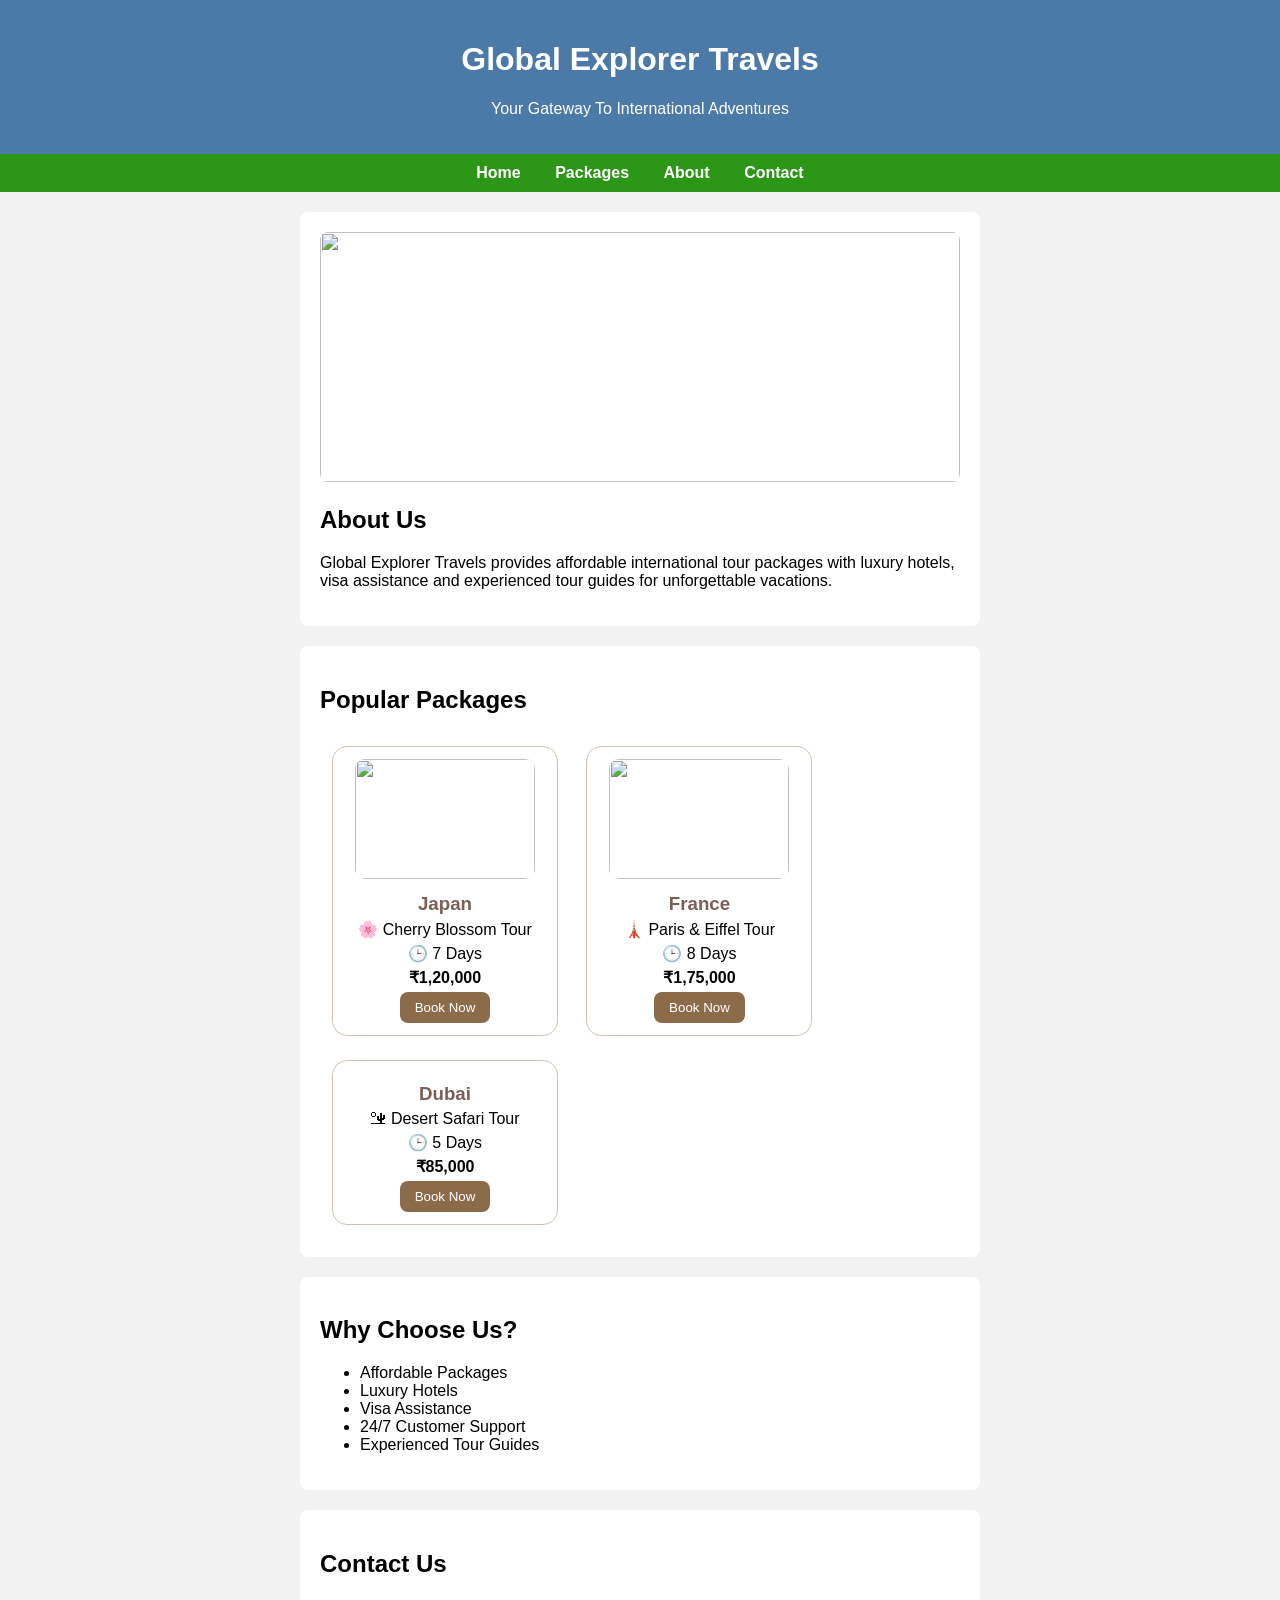
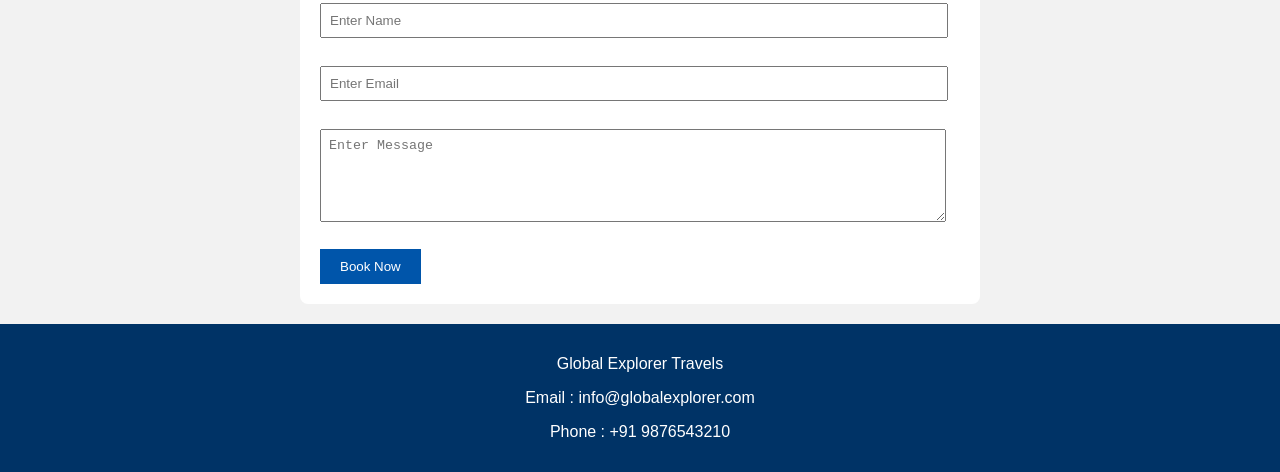
==== commit 50534782: "final coomit" ====
--- a/index.html
+++ b/index.html
@@ -1,324 +1,181 @@
-<!DOCTYPE html>
-<html lang="en">
-
-<head>
-  <meta charset="UTF-8" />
-  <meta name="viewport" content="width=device-width, initial-scale=1.0" />
-  <title>spotify – Music for Everyone</title>
-  <meta name="description" content="Stream Tamil music on Melodify – a premium music experience inspired by Spotify." />
-  <link rel="preconnect" href="https://fonts.googleapis.com" />
-  <link rel="preconnect" href="https://fonts.gstatic.com" crossorigin />
-  <link
-    href="https://fonts.googleapis.com/css2?family=Circular+Std:wght@400;500;700;900&family=Inter:wght@300;400;500;600;700;800;900&display=swap"
-    rel="stylesheet" />
-  <link rel="stylesheet" href="style.css" />
-</head>
-
-<body>
-
-  <!-- Sidebar -->
-  <aside class="sidebar" id="sidebar">
-    <div class="sidebar-logo">
-      <svg class="logo-icon" viewBox="0 0 24 24" fill="currentColor">
-        <path
-          d="M12 0C5.4 0 0 5.4 0 12s5.4 12 12 12 12-5.4 12-12S18.66 0 12 0zm5.521 17.34c-.24.359-.66.48-1.021.24-2.82-1.74-6.36-2.101-10.561-1.141-.418.122-.779-.179-.899-.539-.12-.421.18-.78.54-.9 4.56-1.021 8.52-.6 11.64 1.32.42.18.479.659.301 1.02zm1.44-3.3c-.301.42-.841.6-1.262.3-3.239-1.98-8.159-2.58-11.939-1.38-.479.12-1.02-.12-1.14-.6-.12-.48.12-1.021.6-1.141C9.6 9.9 15 10.561 18.72 12.84c.361.181.54.78.241 1.2zm.12-3.36C15.24 8.4 8.82 8.16 5.16 9.301c-.6.179-1.2-.181-1.38-.721-.18-.601.18-1.2.72-1.381 4.26-1.26 11.28-1.02 15.721 1.621.539.3.719 1.02.419 1.56-.299.421-1.02.599-1.559.3z" />
-      </svg>
-      <span class="logo-text">Melodify</span>
-    </div>
-
-    <nav class="sidebar-nav">
-      <ul class="nav-list">
-        <li class="nav-item active" id="nav-home">
-          <svg class="nav-icon" viewBox="0 0 24 24" fill="currentColor">
-            <path
-              d="M12.5 3.247a1 1 0 0 0-1 0L4 7.577V20h4.5v-6a1 1 0 0 1 1-1h5a1 1 0 0 1 1 1v6H20V7.577l-7.5-4.33zm-2-1.732a3 3 0 0 1 3 0l7.5 4.33A2 2 0 0 1 22 7.577V21a1 1 0 0 1-1 1h-6.5a1 1 0 0 1-1-1v-6h-3v6a1 1 0 0 1-1 1H3a1 1 0 0 1-1-1V7.577a2 2 0 0 1 1-1.732l7.5-4.33z" />
-          </svg>
-          <span>Home</span>
-        </li>
-        <li class="nav-item" id="nav-search">
-          <svg class="nav-icon" viewBox="0 0 24 24" fill="currentColor">
-            <path
-              d="M10.533 1.279c-5.18 0-9.407 4.927-9.407 9.808s4.226 9.808 9.407 9.808c2.234 0 4.29-.863 5.857-2.29l.08.08v2.85l5.532 5.532a1 1 0 0 0 1.414-1.414l-5.532-5.532h-2.85l-.08-.08a8.223 8.223 0 0 1-5.54 2.154 8.554 8.554 0 0 1-8.157-8.608 8.554 8.554 0 0 1 8.157-8.608 8.554 8.554 0 0 1 8.157 8.608 8.46 8.46 0 0 1-.938 3.898l1.437 1.437a10.35 10.35 0 0 0 1.751-5.335c0-4.881-4.226-9.808-9.407-9.808z" />
-          </svg>
-          <span>Search</span>
-        </li>
-        <li class="nav-item" id="nav-library">
-          <svg class="nav-icon" viewBox="0 0 24 24" fill="currentColor">
-            <path
-              d="M3 22a1 1 0 0 1-1-1V3a1 1 0 0 1 2 0v18a1 1 0 0 1-1 1zM15.5 2.134A1 1 0 0 0 14 3v18a1 1 0 0 0 1.5.866l9-5.197a1 1 0 0 0 0-1.732l-9-5.803zM7 22a1 1 0 0 1-1-1V3a1 1 0 0 1 2 0v18a1 1 0 0 1-1 1z" />
-          </svg>
-          <span>Your Library</span>
-        </li>
-      </ul>
-    </nav>
-
-    <div class="sidebar-section">
-      <div class="section-header">
-        <span>PLAYLISTS</span>
-        <button class="add-btn" id="add-playlist-btn" title="Create playlist">
-          <svg viewBox="0 0 24 24" fill="currentColor">
-            <path d="M12 3a1 1 0 0 1 1 1v7h7a1 1 0 1 1 0 2h-7v7a1 1 0 1 1-2 0v-7H4a1 1 0 1 1 0-2h7V4a1 1 0 0 1 1-1z" />
-          </svg>
-        </button>
-      </div>
-      <ul class="playlist-list" id="playlist-list">
-        <li class="playlist-item active-playlist" data-playlist="0">Tamil Hits 🎵</li>
-        <li class="playlist-item" data-playlist="1">Romantic Melodies 💕</li>
-        <li class="playlist-item" data-playlist="2">Chill Vibes 🌙</li>
-      </ul>
-    </div>
-
-    <div class="sidebar-footer">
-      <div class="install-app">
-        <svg viewBox="0 0 24 24" fill="currentColor">
-          <path
-            d="M17 2a5 5 0 0 1 5 5v10a5 5 0 0 1-5 5H7a5 5 0 0 1-5-5V7a5 5 0 0 1 5-5h10zm0 2H7a3 3 0 0 0-3 3v10a3 3 0 0 0 3 3h10a3 3 0 0 0 3-3V7a3 3 0 0 0-3-3zm-5 3a1 1 0 0 1 1 1v3h3a1 1 0 1 1 0 2h-3v3a1 1 0 1 1-2 0v-3H9a1 1 0 1 1 0-2h3V8a1 1 0 0 1 1-1z" />
-        </svg>
-        <span>Install App</span>
-      </div>
-    </div>
-  </aside>
-
-  <!-- Main Content -->
-  <main class="main-content" id="main-content">
-    <!-- Top Bar -->
-    <header class="topbar">
-      <div class="topbar-nav">
-        <button class="nav-arrow" id="btn-back" title="Go back">
-          <svg viewBox="0 0 24 24" fill="currentColor">
-            <path
-              d="M15.957 2.793a1 1 0 0 1 0 1.414L8.164 12l7.793 7.793a1 1 0 1 1-1.414 1.414L5.336 12l9.207-9.207a1 1 0 0 1 1.414 0z" />
-          </svg>
-        </button>
-        <button class="nav-arrow" id="btn-forward" title="Go forward">
-          <svg viewBox="0 0 24 24" fill="currentColor">
-            <path
-              d="M8.043 2.793a1 1 0 0 0 0 1.414L15.836 12l-7.793 7.793a1 1 0 1 0 1.414 1.414L18.664 12 9.457 2.793a1 1 0 0 0-1.414 0z" />
-          </svg>
-        </button>
-      </div>
-      <div class="topbar-search">
-        <svg viewBox="0 0 24 24" fill="currentColor">
-          <path
-            d="M10.533 1.279c-5.18 0-9.407 4.927-9.407 9.808s4.226 9.808 9.407 9.808c2.234 0 4.29-.863 5.857-2.29l.08.08v2.85l5.532 5.532a1 1 0 0 0 1.414-1.414l-5.532-5.532h-2.85l-.08-.08a8.223 8.223 0 0 1-5.54 2.154 8.554 8.554 0 0 1-8.157-8.608 8.554 8.554 0 0 1 8.157-8.608 8.554 8.554 0 0 1 8.157 8.608 8.46 8.46 0 0 1-.938 3.898l1.437 1.437a10.35 10.35 0 0 0 1.751-5.335c0-4.881-4.226-9.808-9.407-9.808z" />
-        </svg>
-        <input type="text" id="search-input" placeholder="What do you want to play?" />
-      </div>
-      <div class="topbar-user">
-        <button class="upgrade-btn">Upgrade</button>
-        <div class="user-avatar" id="user-avatar">
-          <span>U</span>
-        </div>
-      </div>
-    </header>
-
-    <!-- Hero Section -->
-    <section class="hero-section" id="hero-section">
-      <div class="hero-gradient"></div>
-      <div class="hero-content">
-        <h1 class="hero-title">Good Morning 🌅</h1>
-        <p class="hero-subtitle">Your personalized Tamil music awaits</p>
-      </div>
-    </section>
-
-    <!-- Featured Playlist -->
-    <section class="content-section" id="featured-section">
-      <div class="section-title-row">
-        <h2 class="section-heading">Featured Tamil Hits</h2>
-        <button class="show-all-btn">Show all</button>
-      </div>
-      <div class="cards-grid" id="songs-grid"></div>
-    </section>
-
-    <!-- Recently Played -->
-    <section class="content-section">
-      <div class="section-title-row">
-        <h2 class="section-heading">Recently Played</h2>
-        <button class="show-all-btn">Show all</button>
-      </div>
-      <div class="cards-grid" id="recent-grid"></div>
-    </section>
-
-    <!-- Track List -->
-    <section class="content-section track-list-section">
-      <div class="section-title-row">
-        <h2 class="section-heading">Your Playlist</h2>
-      </div>
-      <div class="track-list-header">
-        <span class="th-num">#</span>
-        <span class="th-title">TITLE</span>
-        <span class="th-album">ALBUM</span>
-        <span class="th-date">DATE ADDED</span>
-        <span class="th-duration">
-          <svg viewBox="0 0 24 24" fill="currentColor" width="16" height="16">
-            <path
-              d="M12 3a9 9 0 1 0 0 18A9 9 0 0 0 12 3zM1 12C1 5.925 5.925 1 12 1s11 4.925 11 11-4.925 11-11 11S1 18.075 1 12zm11-5a1 1 0 0 1 1 1v4.586l2.707 2.707a1 1 0 0 1-1.414 1.414l-3-3A1 1 0 0 1 11 13V8a1 1 0 0 1 1-1z" />
-          </svg>
-        </span>
-      </div>
-      <div id="track-list"></div>
-    </section>
-  </main>
-
-  <!-- Right Panel -->
-  <aside class="right-panel" id="right-panel">
-    <div class="now-playing-panel">
-      <h3 class="panel-title">Now Playing</h3>
-      <div class="np-art-container">
-        <div class="np-art" id="np-art">
-          <div class="art-placeholder">
-            <svg viewBox="0 0 24 24" fill="currentColor">
-              <path d="M12 3v10.55c-.59-.34-1.27-.55-2-.55-2.21 0-4 1.79-4 4s1.79 4 4 4 4-1.79 4-4V7h4V3h-6z" />
-            </svg>
-          </div>
-        </div>
-        <div class="np-vinyl" id="np-vinyl"></div>
-      </div>
-      <div class="np-info">
-        <div class="np-song-name" id="np-song-name">Select a song</div>
-        <div class="np-artist" id="np-artist">–</div>
-      </div>
-      <div class="np-actions">
-        <button class="np-action-btn" id="np-like-btn" title="Like">
-          <svg viewBox="0 0 24 24" fill="none" stroke="currentColor" stroke-width="2">
-            <path
-              d="M20.84 4.61a5.5 5.5 0 0 0-7.78 0L12 5.67l-1.06-1.06a5.5 5.5 0 0 0-7.78 7.78l1.06 1.06L12 21.23l7.78-7.78 1.06-1.06a5.5 5.5 0 0 0 0-7.78z" />
-          </svg>
-        </button>
-        <button class="np-action-btn" title="Add to playlist">
-          <svg viewBox="0 0 24 24" fill="currentColor">
-            <path d="M12 3a1 1 0 0 1 1 1v7h7a1 1 0 1 1 0 2h-7v7a1 1 0 1 1-2 0v-7H4a1 1 0 1 1 0-2h7V4a1 1 0 0 1 1-1z" />
-          </svg>
-        </button>
-        <button class="np-action-btn" title="Share">
-          <svg viewBox="0 0 24 24" fill="currentColor">
-            <path
-              d="M21 7a3 3 0 1 1-5.94-.583l-5.484-2.742a3 3 0 1 1 0-3.35l5.484-2.742a3 3 0 1 1 .894 1.789L10.47 2.91a3.001 3.001 0 0 1 0 2.18l5.484 2.742A3 3 0 0 1 21 7zm-3 11a1 1 0 1 0 0 2 1 1 0 0 0 0-2zm-15-5a1 1 0 1 0 0 2 1 1 0 0 0 0-2zm15-9a1 1 0 1 0 0 2 1 1 0 0 0 0-2z" />
-          </svg>
-        </button>
-      </div>
-      <div class="queue-section">
-        <h4 class="queue-title">Up Next</h4>
-        <div id="queue-list"></div>
-      </div>
-    </div>
-  </aside>
-
-  <!-- Bottom Player Bar -->
-  <footer class="player-bar" id="player-bar">
-    <!-- Current Song Info -->
-    <div class="player-left">
-      <div class="player-thumb" id="player-thumb">
-        <div class="thumb-placeholder">
-          <svg viewBox="0 0 24 24" fill="currentColor">
-            <path d="M12 3v10.55c-.59-.34-1.27-.55-2-.55-2.21 0-4 1.79-4 4s1.79 4 4 4 4-1.79 4-4V7h4V3h-6z" />
-          </svg>
-        </div>
-      </div>
-      <div class="player-info">
-        <div class="player-song-name" id="player-song-name">–</div>
-        <div class="player-artist" id="player-artist">–</div>
-      </div>
-      <button class="heart-btn" id="heart-btn" title="Like">
-        <svg viewBox="0 0 24 24" fill="none" stroke="currentColor" stroke-width="2">
-          <path
-            d="M20.84 4.61a5.5 5.5 0 0 0-7.78 0L12 5.67l-1.06-1.06a5.5 5.5 0 0 0-7.78 7.78l1.06 1.06L12 21.23l7.78-7.78 1.06-1.06a5.5 5.5 0 0 0 0-7.78z" />
-        </svg>
-      </button>
-    </div>
-
-    <!-- Controls -->
-    <div class="player-center">
-      <div class="player-controls">
-        <button class="ctrl-btn" id="shuffle-btn" title="Shuffle">
-          <svg viewBox="0 0 24 24" fill="currentColor">
-            <path
-              d="M16.851 5.026l3.122 3.12-3.122 3.12 1.414 1.414L22 9.453V8.439l-3.733-3.827-1.416 1.414zM2 7h11v2H2V7zm0 8h11v2H2v-2zm14.851.734l-1.416 1.414L22 21.56v-1.015l-3.735-3.827 3.122-3.12-3.122-3.12 1.414-1.414L22 12.546v1.015l-5.149 4.173z" />
-          </svg>
-        </button>
-        <button class="ctrl-btn" id="prev-btn" title="Previous">
-          <svg viewBox="0 0 24 24" fill="currentColor">
-            <path
-              d="M13 16.196V7.804a1 1 0 0 1 1.6-.8l6 4.196a1 1 0 0 1 0 1.6l-6 4.196a1 1 0 0 1-1.6-.8zm-11 0V7.804a1 1 0 0 1 1.6-.8l6 4.196a1 1 0 0 1 0 1.6L3.6 17.796A1 1 0 0 1 2 17z"
-              transform="scale(-1,1) translate(-24,0)" />
-          </svg>
-        </button>
-        <button class="play-pause-btn" id="play-pause-btn" title="Play/Pause">
-          <svg class="icon-play" viewBox="0 0 24 24" fill="currentColor">
-            <path d="M6 4l15 8-15 8V4z" />
-          </svg>
-          <svg class="icon-pause" viewBox="0 0 24 24" fill="currentColor" style="display:none">
-            <rect x="6" y="4" width="4" height="16" />
-            <rect x="14" y="4" width="4" height="16" />
-          </svg>
-        </button>
-        <button class="ctrl-btn" id="next-btn" title="Next">
-          <svg viewBox="0 0 24 24" fill="currentColor">
-            <path
-              d="M11 7.804v8.392a1 1 0 0 0 1.6.8l6-4.196a1 1 0 0 0 0-1.6L12.6 7.004a1 1 0 0 0-1.6.8zM2 7.804v8.392a1 1 0 0 0 1.6.8l6-4.196a1 1 0 0 0 0-1.6L3.6 7.004A1 1 0 0 0 2 7.804z" />
-          </svg>
-        </button>
-        <button class="ctrl-btn" id="repeat-btn" title="Repeat">
-          <svg viewBox="0 0 24 24" fill="currentColor">
-            <path
-              d="M17 1l4 4-4 4V6H8c-1.103 0-2 .897-2 2v3H4V8c0-2.206 1.794-4 4-4h9V1zM7 23l-4-4 4-4v3h9c1.103 0 2-.897 2-2v-3h2v3c0 2.206-1.794 4-4 4H7v3z" />
-          </svg>
-        </button>
-      </div>
-      <div class="progress-container">
-        <span class="time-current" id="time-current">0:00</span>
-        <div class="progress-bar" id="progress-bar">
-          <div class="progress-track">
-            <div class="progress-fill" id="progress-fill"></div>
-            <div class="progress-thumb" id="progress-thumb"></div>
-          </div>
-        </div>
-        <span class="time-total" id="time-total">0:00</span>
-      </div>
-    </div>
-
-    <!-- Volume & Extra Controls -->
-    <div class="player-right">
-      <button class="ctrl-btn-sm" title="Queue">
-        <svg viewBox="0 0 24 24" fill="currentColor">
-          <path d="M3 7h18v2H3V7zm0 5h18v2H3v-2zm0 5h18v2H3v-2z" />
-        </svg>
-      </button>
-      <button class="ctrl-btn-sm" title="Devices">
-        <svg viewBox="0 0 24 24" fill="currentColor">
-          <path d="M4 6h18v2H4zm0 5h18v2H4zm0 5h18v2H4z" />
-        </svg>
-      </button>
-      <button class="ctrl-btn-sm" id="mute-btn" title="Mute">
-        <svg class="icon-vol" viewBox="0 0 24 24" fill="currentColor">
-          <path
-            d="M11 4.702a.905.905 0 0 0-1.5-.68L5.867 7.373H3.198A.5.5 0 0 0 2.7 7.87v8.257c0 .276.224.499.5.499h2.668l3.633 3.35a.905.905 0 0 0 1.5-.68V4.702zm5.616 1.06a1 1 0 0 1 1.414.032 9.497 9.497 0 0 1 0 12.411 1 1 0 0 1-1.446-1.381 7.497 7.497 0 0 0 0-9.648 1 1 0 0 1 .032-1.414zm-2.295 2.14a1 1 0 0 1 1.414.03 6.498 6.498 0 0 1 0 8.135 1 1 0 0 1-1.445-1.381 4.498 4.498 0 0 0 0-5.37 1 1 0 0 1 .031-1.414z" />
-        </svg>
-        <svg class="icon-mute" viewBox="0 0 24 24" fill="currentColor" style="display:none">
-          <path
-            d="M11 4.702a.905.905 0 0 0-1.5-.68L5.867 7.373H3.198A.5.5 0 0 0 2.7 7.87v8.257c0 .276.224.499.5.499h2.668l3.633 3.35a.905.905 0 0 0 1.5-.68V4.702zm9.217 4.634-1.414-1.415-2.147 2.148-2.147-2.148-1.414 1.415 2.147 2.147-2.147 2.147 1.414 1.415 2.147-2.148 2.147 2.148 1.414-1.415-2.147-2.147 2.147-2.147z" />
-        </svg>
-      </button>
-      <div class="volume-container">
-        <div class="volume-bar" id="volume-bar">
-          <div class="volume-track">
-            <div class="volume-fill" id="volume-fill" style="width:70%"></div>
-            <div class="volume-thumb" id="volume-thumb" style="left:70%"></div>
-          </div>
-        </div>
-      </div>
-      <button class="ctrl-btn-sm" title="Full screen">
-        <svg viewBox="0 0 24 24" fill="currentColor">
-          <path d="M16 3h5v5h-2V5h-3V3zM3 8V3h5v2H5v3H3zm13 13v-2h3v-3h2v5h-5zm-13-5h2v3h3v2H3v-5z" />
-        </svg>
-      </button>
-    </div>
-  </footer>
-
-  <!-- Hidden Audio Element -->
-  <audio id="audio-player" preload="metadata"></audio>
-
-  <script src="app.js"></script>
-</body>
-
+<!DOCTYPE html>
+<html>
+<head>
+<title>Global Explorer Travels</title>
+<style>
+body{
+margin:0;
+font-family:Arial,sans-serif;
+background:#f2f2f2;
+}
+header{
+background:#4b7aa8;
+color:white;
+text-align:center;
+padding:20px;
+}
+nav{
+background:#2c9717;
+padding:10px;
+text-align:center;
+}
+nav a{
+color:white;
+text-decoration:none;
+margin:15px;
+font-weight:bold;
+}
+section{
+background:white;
+width:50%;
+margin:20px auto;
+padding:20px;
+border-radius:8px;
+}
+img{
+border-radius:8px;
+}
+
+input,textarea{
+width:95%;
+padding:8px;
+margin:5px 0;
+}
+button{
+background:#0055aa;
+color:white;
+border:none;
+padding:10px 20px;
+cursor:pointer;
+}
+footer{
+background:#003366;
+color:white;
+text-align:center;
+padding:15px;
+}
+</style>
+</head>
+<body>
+
+<header>
+<h1>Global Explorer Travels</h1>
+<p>Your Gateway To International Adventures</p>
+</header>
+
+<nav>
+<a href="#">Home</a>
+<a href="#">Packages</a>
+<a href="#">About</a>
+<a href="#">Contact</a>
+</nav>
+
+<section>
+<img src="banner.jpg" width="100%" height="250">
+<h2>About Us</h2>
+<p>Global Explorer Travels provides affordable international tour packages with luxury hotels, visa assistance and experienced tour guides for unforgettable vacations.</p>
+</section>
+
+<section>
+
+<h2>Popular Packages</h2>
+
+<div class="card">
+<img src="japan.jpg" width="180" height="120">
+<h3>Japan</h3>
+<p>🌸 Cherry Blossom Tour</p>
+<p>🕒 7 Days</p>
+<p><b>₹1,20,000</b></p>
+<button>Book Now</button>
+</div>
+
+<div class="card">
+<img src="france.jpg" width="180" height="120">
+<h3>France</h3>
+<p>🗼 Paris & Eiffel Tour</p>
+<p>🕒 8 Days</p>
+<p><b>₹1,75,000</b></p>
+<button>Book Now</button>
+</div>
+
+<div class="card">
+
+<h3>Dubai</h3>
+<p>🏜 Desert Safari Tour</p>
+<p>🕒 5 Days</p>
+<p><b>₹85,000</b></p>
+<button>Book Now</button>
+</div>
+
+</section>
+
+<style>
+
+.card{
+display:inline-block;
+width:200px;
+background:white;
+margin:12px;
+padding:12px;
+text-align:center;
+border:1px solid #d2c2b0;
+border-radius:15px;
+vertical-align:top;
+}
+
+.card img{
+border-radius:10px;
+}
+
+.card h3{
+margin:10px 0 5px;
+color:#7B5E57;
+}
+
+.card p{
+margin:5px;
+}
+
+.card button{
+background:#8B6B4A;
+color:white;
+border:none;
+padding:8px 15px;
+border-radius:8px;
+cursor:pointer;
+}
+
+.card button:hover{
+background:#6D4C41;
+}
+
+</style>
+<section>
+<h2>Why Choose Us?</h2>
+<ul>
+<li>Affordable Packages</li>
+<li>Luxury Hotels</li>
+<li>Visa Assistance</li>
+<li>24/7 Customer Support</li>
+<li>Experienced Tour Guides</li>
+</ul>
+</section>
+
+<section>
+<h2>Contact Us</h2>
+<form>
+<input type="text" placeholder="Enter Name"><br><br>
+<input type="email" placeholder="Enter Email"><br><br>
+<textarea rows="5" placeholder="Enter Message"></textarea><br><br>
+<button>Book Now</button>
+</form>
+</section>
+
+<footer>
+<p>Global Explorer Travels</p>
+<p>Email : info@globalexplorer.com</p>
+<p>Phone : +91 9876543210</p>
+</footer>
+
+</body>
 </html>
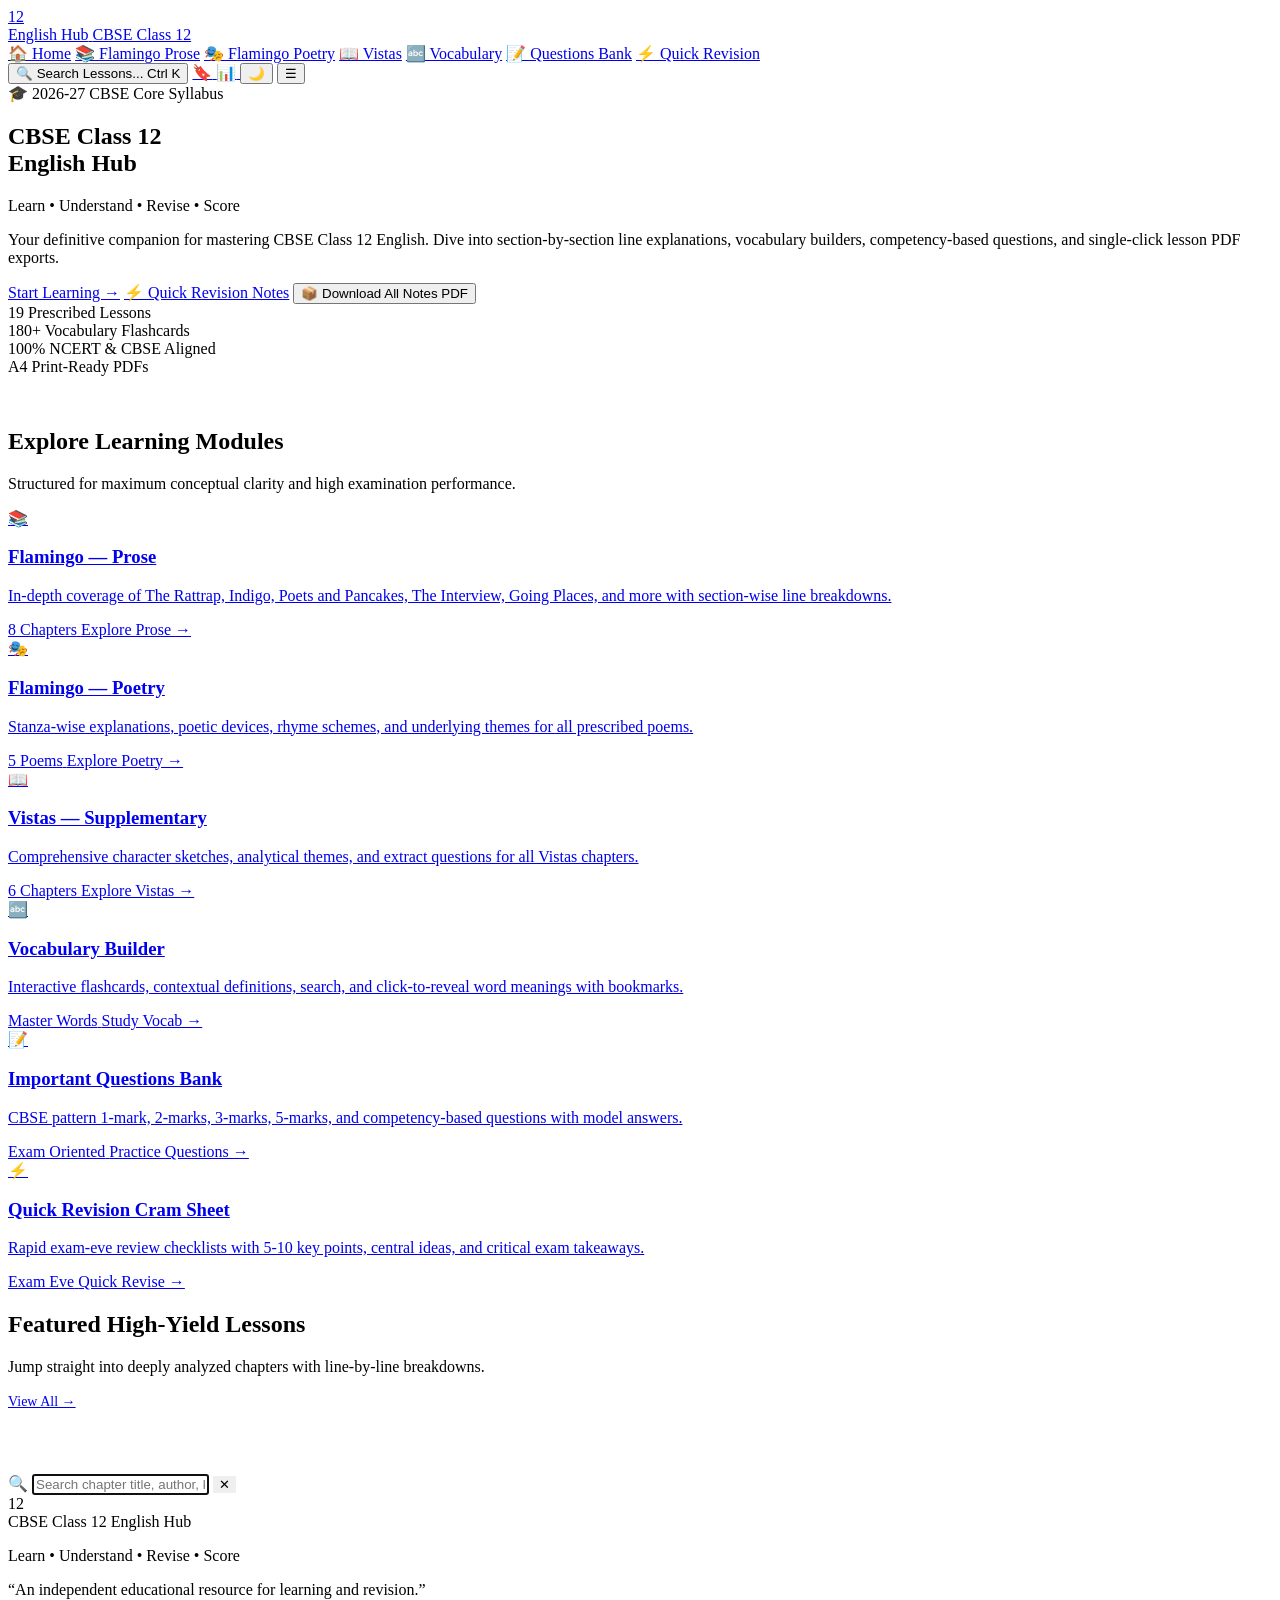
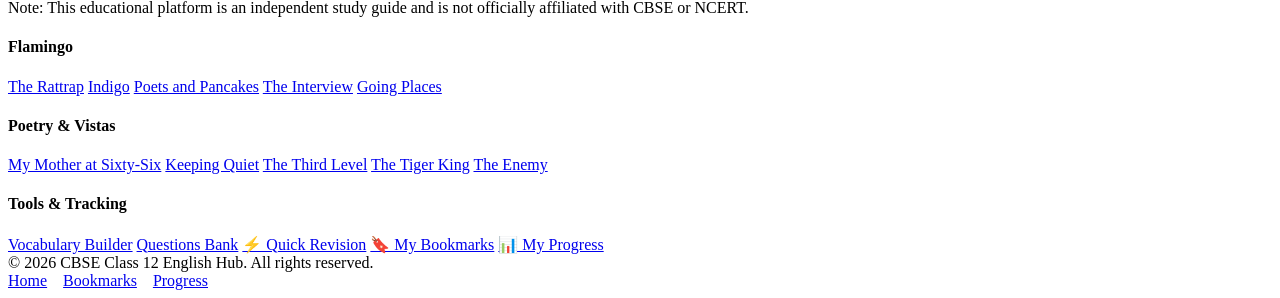
==== commit 8db0c1d9: "final commit" ====
--- a/index.html
+++ b/index.html
@@ -1,181 +1,305 @@
-<!DOCTYPE html>
-<html>
-<head>
-<title>Global Explorer Travels</title>
-<style>
-body{
-margin:0;
-font-family:Arial,sans-serif;
-background:#f2f2f2;
-}
-header{
-background:#4b7aa8;
-color:white;
-text-align:center;
-padding:20px;
-}
-nav{
-background:#2c9717;
-padding:10px;
-text-align:center;
-}
-nav a{
-color:white;
-text-decoration:none;
-margin:15px;
-font-weight:bold;
-}
-section{
-background:white;
-width:50%;
-margin:20px auto;
-padding:20px;
-border-radius:8px;
-}
-img{
-border-radius:8px;
-}
-
-input,textarea{
-width:95%;
-padding:8px;
-margin:5px 0;
-}
-button{
-background:#0055aa;
-color:white;
-border:none;
-padding:10px 20px;
-cursor:pointer;
-}
-footer{
-background:#003366;
-color:white;
-text-align:center;
-padding:15px;
-}
-</style>
-</head>
-<body>
-
-<header>
-<h1>Global Explorer Travels</h1>
-<p>Your Gateway To International Adventures</p>
-</header>
-
-<nav>
-<a href="#">Home</a>
-<a href="#">Packages</a>
-<a href="#">About</a>
-<a href="#">Contact</a>
-</nav>
-
-<section>
-<img src="banner.jpg" width="100%" height="250">
-<h2>About Us</h2>
-<p>Global Explorer Travels provides affordable international tour packages with luxury hotels, visa assistance and experienced tour guides for unforgettable vacations.</p>
-</section>
-
-<section>
-
-<h2>Popular Packages</h2>
-
-<div class="card">
-<img src="japan.jpg" width="180" height="120">
-<h3>Japan</h3>
-<p>🌸 Cherry Blossom Tour</p>
-<p>🕒 7 Days</p>
-<p><b>₹1,20,000</b></p>
-<button>Book Now</button>
-</div>
-
-<div class="card">
-<img src="france.jpg" width="180" height="120">
-<h3>France</h3>
-<p>🗼 Paris & Eiffel Tour</p>
-<p>🕒 8 Days</p>
-<p><b>₹1,75,000</b></p>
-<button>Book Now</button>
-</div>
-
-<div class="card">
-
-<h3>Dubai</h3>
-<p>🏜 Desert Safari Tour</p>
-<p>🕒 5 Days</p>
-<p><b>₹85,000</b></p>
-<button>Book Now</button>
-</div>
-
-</section>
-
-<style>
-
-.card{
-display:inline-block;
-width:200px;
-background:white;
-margin:12px;
-padding:12px;
-text-align:center;
-border:1px solid #d2c2b0;
-border-radius:15px;
-vertical-align:top;
-}
-
-.card img{
-border-radius:10px;
-}
-
-.card h3{
-margin:10px 0 5px;
-color:#7B5E57;
-}
-
-.card p{
-margin:5px;
-}
-
-.card button{
-background:#8B6B4A;
-color:white;
-border:none;
-padding:8px 15px;
-border-radius:8px;
-cursor:pointer;
-}
-
-.card button:hover{
-background:#6D4C41;
-}
-
-</style>
-<section>
-<h2>Why Choose Us?</h2>
-<ul>
-<li>Affordable Packages</li>
-<li>Luxury Hotels</li>
-<li>Visa Assistance</li>
-<li>24/7 Customer Support</li>
-<li>Experienced Tour Guides</li>
-</ul>
-</section>
-
-<section>
-<h2>Contact Us</h2>
-<form>
-<input type="text" placeholder="Enter Name"><br><br>
-<input type="email" placeholder="Enter Email"><br><br>
-<textarea rows="5" placeholder="Enter Message"></textarea><br><br>
-<button>Book Now</button>
-</form>
-</section>
-
-<footer>
-<p>Global Explorer Travels</p>
-<p>Email : info@globalexplorer.com</p>
-<p>Phone : +91 9876543210</p>
-</footer>
-
-</body>
-</html>+<!DOCTYPE html>
+<html lang="en">
+<head>
+  <meta charset="UTF-8">
+  <meta name="viewport" content="width=device-width, initial-scale=1.0">
+  <title>CBSE Class 12 English Hub | Learn • Understand • Revise • Score</title>
+  <meta name="description" content="Comprehensive, modern CBSE Class 12 English learning platform. Master Flamingo Prose, Flamingo Poetry, and Vistas through section-wise explanations, line-by-line analyses, vocabulary flashcards, and exam-oriented question banks.">
+  <link rel="stylesheet" href="css/style.css">
+</head>
+<body>
+
+  <!-- Site Header -->
+  <header class="site-header">
+    <div class="container header-inner">
+      <a href="index.html" class="brand-logo">
+        <div class="brand-badge">12</div>
+        <div class="brand-text">
+          <span class="brand-title">English Hub</span>
+          <span class="brand-sub">CBSE Class 12</span>
+        </div>
+      </a>
+
+      <!-- Desktop Nav -->
+      <nav class="nav-menu">
+        <a href="index.html" class="nav-link active">🏠 Home</a>
+        <a href="flamingo.html" class="nav-link">📚 Flamingo Prose</a>
+        <a href="poetry.html" class="nav-link">🎭 Flamingo Poetry</a>
+        <a href="vistas.html" class="nav-link">📖 Vistas</a>
+        <a href="vocabulary.html" class="nav-link">🔤 Vocabulary</a>
+        <a href="questions.html" class="nav-link">📝 Questions Bank</a>
+        <a href="quick-revision.html" class="nav-link">⚡ Quick Revision</a>
+      </nav>
+
+      <!-- Header Actions -->
+      <div class="header-actions">
+        <button class="search-trigger-btn open-search-modal" title="Search Everything">
+          <span>🔍</span>
+          <span>Search Lessons...</span>
+          <span class="kbd-shortcut">Ctrl K</span>
+        </button>
+
+        <a href="bookmarks.html" class="icon-btn" title="Saved Bookmarks">
+          <span>🔖</span>
+          <span class="badge-count bookmark-count-badge" style="display: none;">0</span>
+        </a>
+
+        <a href="progress.html" class="icon-btn" title="My Learning Progress">
+          <span>📊</span>
+        </a>
+
+        <button class="icon-btn theme-toggle-btn" title="Toggle Dark/Light Mode">
+          🌙
+        </button>
+
+        <button class="icon-btn mobile-menu-btn" title="Menu">
+          ☰
+        </button>
+      </div>
+    </div>
+  </header>
+
+  <!-- Main Content -->
+  <main>
+    <!-- Hero Section -->
+    <section class="hero-section">
+      <div class="container hero-grid">
+        <div class="hero-content">
+          <div class="pill-tag">🎓 2026-27 CBSE Core Syllabus</div>
+          <h1 class="hero-title">
+            CBSE Class 12 <br>
+            <span class="gradient-text">English Hub</span>
+          </h1>
+          <div class="hero-subtitle">Learn • Understand • Revise • Score</div>
+          <p class="hero-desc">
+            Your definitive companion for mastering CBSE Class 12 English. Dive into section-by-section line explanations, vocabulary builders, competency-based questions, and single-click lesson PDF exports.
+          </p>
+          <div class="hero-actions">
+            <a href="#browse-sections" class="btn btn-primary">Start Learning →</a>
+            <a href="quick-revision.html" class="btn btn-outline">⚡ Quick Revision Notes</a>
+            <button class="btn btn-outline" onclick="downloadAllLessonsBundle()">📦 Download All Notes PDF</button>
+          </div>
+        </div>
+
+        <!-- Hero Stats Preview -->
+        <div class="hero-card-preview">
+          <div class="hero-stats-grid">
+            <div class="stat-box">
+              <span class="stat-number" id="stat-total-chapters">19</span>
+              <span class="stat-label">Prescribed Lessons</span>
+            </div>
+            <div class="stat-box">
+              <span class="stat-number" id="stat-total-vocab">180+</span>
+              <span class="stat-label">Vocabulary Flashcards</span>
+            </div>
+            <div class="stat-box">
+              <span class="stat-number">100%</span>
+              <span class="stat-label">NCERT & CBSE Aligned</span>
+            </div>
+            <div class="stat-box">
+              <span class="stat-number">A4</span>
+              <span class="stat-label">Print-Ready PDFs</span>
+            </div>
+          </div>
+        </div>
+      </div>
+    </section>
+
+    <!-- Continue Learning Section -->
+    <section class="container continue-learning-section" id="continue-learning-card" style="display: none;">
+      <!-- Dynamic render via app.js -->
+    </section>
+
+    <!-- Navigation Hub Cards -->
+    <section class="container" id="browse-sections" style="padding-top: 2rem;">
+      <div class="section-header-block">
+        <div class="section-header-left">
+          <h2 class="section-title">Explore Learning Modules</h2>
+          <p class="section-subtitle">Structured for maximum conceptual clarity and high examination performance.</p>
+        </div>
+      </div>
+
+      <div class="hub-categories-grid">
+        <a href="flamingo.html" class="category-card">
+          <div>
+            <div class="category-icon-wrapper">📚</div>
+            <div class="category-content" style="margin-top: 1rem;">
+              <h3>Flamingo — Prose</h3>
+              <p>In-depth coverage of The Rattrap, Indigo, Poets and Pancakes, The Interview, Going Places, and more with section-wise line breakdowns.</p>
+            </div>
+          </div>
+          <div class="category-footer">
+            <span>8 Chapters</span>
+            <span>Explore Prose →</span>
+          </div>
+        </a>
+
+        <a href="poetry.html" class="category-card">
+          <div>
+            <div class="category-icon-wrapper">🎭</div>
+            <div class="category-content" style="margin-top: 1rem;">
+              <h3>Flamingo — Poetry</h3>
+              <p>Stanza-wise explanations, poetic devices, rhyme schemes, and underlying themes for all prescribed poems.</p>
+            </div>
+          </div>
+          <div class="category-footer">
+            <span>5 Poems</span>
+            <span>Explore Poetry →</span>
+          </div>
+        </a>
+
+        <a href="vistas.html" class="category-card">
+          <div>
+            <div class="category-icon-wrapper">📖</div>
+            <div class="category-content" style="margin-top: 1rem;">
+              <h3>Vistas — Supplementary</h3>
+              <p>Comprehensive character sketches, analytical themes, and extract questions for all Vistas chapters.</p>
+            </div>
+          </div>
+          <div class="category-footer">
+            <span>6 Chapters</span>
+            <span>Explore Vistas →</span>
+          </div>
+        </a>
+
+        <a href="vocabulary.html" class="category-card">
+          <div>
+            <div class="category-icon-wrapper">🔤</div>
+            <div class="category-content" style="margin-top: 1rem;">
+              <h3>Vocabulary Builder</h3>
+              <p>Interactive flashcards, contextual definitions, search, and click-to-reveal word meanings with bookmarks.</p>
+            </div>
+          </div>
+          <div class="category-footer">
+            <span>Master Words</span>
+            <span>Study Vocab →</span>
+          </div>
+        </a>
+
+        <a href="questions.html" class="category-card">
+          <div>
+            <div class="category-icon-wrapper">📝</div>
+            <div class="category-content" style="margin-top: 1rem;">
+              <h3>Important Questions Bank</h3>
+              <p>CBSE pattern 1-mark, 2-marks, 3-marks, 5-marks, and competency-based questions with model answers.</p>
+            </div>
+          </div>
+          <div class="category-footer">
+            <span>Exam Oriented</span>
+            <span>Practice Questions →</span>
+          </div>
+        </a>
+
+        <a href="quick-revision.html" class="category-card">
+          <div>
+            <div class="category-icon-wrapper">⚡</div>
+            <div class="category-content" style="margin-top: 1rem;">
+              <h3>Quick Revision Cram Sheet</h3>
+              <p>Rapid exam-eve review checklists with 5-10 key points, central ideas, and critical exam takeaways.</p>
+            </div>
+          </div>
+          <div class="category-footer">
+            <span>Exam Eve</span>
+            <span>Quick Revise →</span>
+          </div>
+        </a>
+      </div>
+    </section>
+
+    <!-- Featured Chapters -->
+    <section class="container" style="padding-bottom: 4rem;">
+      <div class="section-header-block">
+        <div class="section-header-left">
+          <h2 class="section-title">Featured High-Yield Lessons</h2>
+          <p class="section-subtitle">Jump straight into deeply analyzed chapters with line-by-line breakdowns.</p>
+        </div>
+        <a href="flamingo.html" class="btn btn-outline" style="font-size: 0.875rem;">View All →</a>
+      </div>
+
+      <div class="chapters-grid" id="featured-chapters-grid">
+        <!-- Rendered dynamically from data.js -->
+      </div>
+    </section>
+  </main>
+
+  <!-- Global Search Modal -->
+  <div class="modal-overlay" id="search-modal">
+    <div class="search-modal-card">
+      <div class="search-input-header">
+        <span>🔍</span>
+        <input type="text" id="global-search-input" class="search-modal-input" placeholder="Search chapter title, author, keyword, or difficult word..." autofocus>
+        <button id="close-search-modal" class="icon-btn" style="border:none;">✕</button>
+      </div>
+      <div class="search-results-container" id="global-search-results">
+        <!-- Results rendered by app.js -->
+      </div>
+    </div>
+  </div>
+
+  <!-- Site Footer -->
+  <footer class="site-footer">
+    <div class="container">
+      <div class="footer-grid">
+        <div class="footer-brand">
+          <div class="brand-logo">
+            <div class="brand-badge">12</div>
+            <span class="brand-title">CBSE Class 12 English Hub</span>
+          </div>
+          <p>Learn • Understand • Revise • Score</p>
+          <p class="disclaimer-text">
+            “An independent educational resource for learning and revision.”<br>
+            Note: This educational platform is an independent study guide and is not officially affiliated with CBSE or NCERT.
+          </p>
+        </div>
+
+        <div class="footer-col">
+          <h4>Flamingo</h4>
+          <div class="footer-links">
+            <a href="chapter.html?id=the-rattrap">The Rattrap</a>
+            <a href="chapter.html?id=indigo">Indigo</a>
+            <a href="chapter.html?id=poets-and-pancakes">Poets and Pancakes</a>
+            <a href="chapter.html?id=the-interview">The Interview</a>
+            <a href="chapter.html?id=going-places">Going Places</a>
+          </div>
+        </div>
+
+        <div class="footer-col">
+          <h4>Poetry & Vistas</h4>
+          <div class="footer-links">
+            <a href="chapter.html?id=my-mother-at-sixty-six">My Mother at Sixty-Six</a>
+            <a href="chapter.html?id=keeping-quiet">Keeping Quiet</a>
+            <a href="chapter.html?id=the-third-level">The Third Level</a>
+            <a href="chapter.html?id=the-tiger-king">The Tiger King</a>
+            <a href="chapter.html?id=the-enemy">The Enemy</a>
+          </div>
+        </div>
+
+        <div class="footer-col">
+          <h4>Tools & Tracking</h4>
+          <div class="footer-links">
+            <a href="vocabulary.html">Vocabulary Builder</a>
+            <a href="questions.html">Questions Bank</a>
+            <a href="quick-revision.html">⚡ Quick Revision</a>
+            <a href="bookmarks.html">🔖 My Bookmarks</a>
+            <a href="progress.html">📊 My Progress</a>
+          </div>
+        </div>
+      </div>
+
+      <div class="footer-bottom">
+        <div>© 2026 CBSE Class 12 English Hub. All rights reserved.</div>
+        <div style="display: flex; gap: 1rem;">
+          <a href="index.html">Home</a>
+          <a href="bookmarks.html">Bookmarks</a>
+          <a href="progress.html">Progress</a>
+        </div>
+      </div>
+    </div>
+  </footer>
+
+  <!-- Scripts -->
+  <script src="js/data.js"></script>
+  <script src="js/pdf-generator.js"></script>
+  <script src="js/app.js"></script>
+</body>
+</html>
